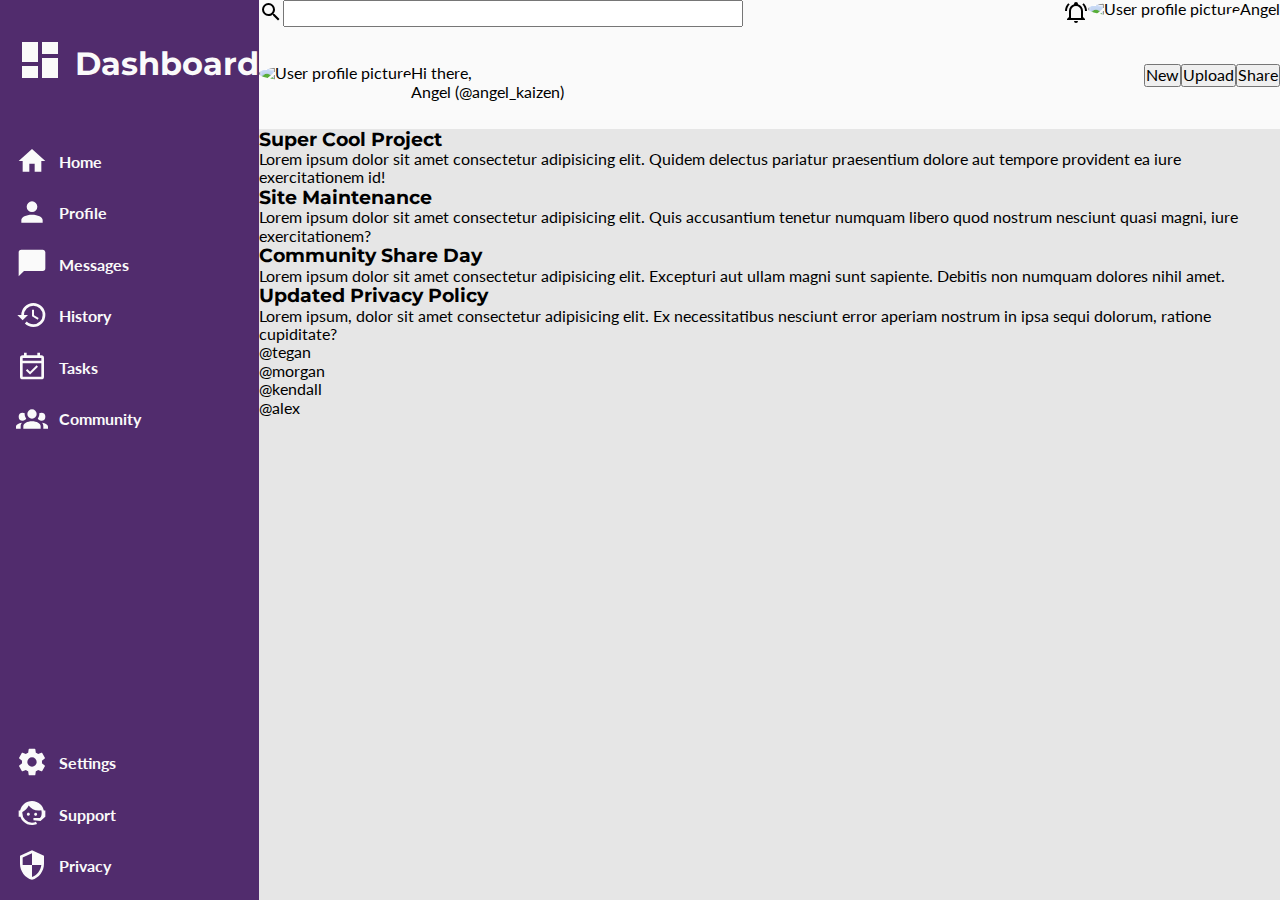
==== index.html @ 79f14743 "Implement basic header layout" ====
<!DOCTYPE html>
<html lang="en">
	<head>
		<meta charset="UTF-8" />
		<meta http-equiv="X-UA-Compatible" content="IE=edge" />
		<meta name="viewport" content="width=device-width, initial-scale=1.0" />
		<title>Admin Dashboard By Angel</title>
		<link rel="stylesheet" href="normalize.css" />
		<link rel="stylesheet" href="style.css" />
	</head>
	<body>
		<header class="header">
			<div class="top-header">
				<ul>
					<div class="top-header-left">
						<li>
							<label for="search">
								<svg style="width: 24px; height: 24px" viewBox="0 0 24 24">
									<path
										fill="currentColor"
										d="M9.5,3A6.5,6.5 0 0,1 16,9.5C16,11.11 15.41,12.59 14.44,13.73L14.71,14H15.5L20.5,19L19,20.5L14,15.5V14.71L13.73,14.44C12.59,15.41 11.11,16 9.5,16A6.5,6.5 0 0,1 3,9.5A6.5,6.5 0 0,1 9.5,3M9.5,5C7,5 5,7 5,9.5C5,12 7,14 9.5,14C12,14 14,12 14,9.5C14,7 12,5 9.5,5Z"
									/>
								</svg>
							</label>
							<input type="search" name="search" id="search" />
						</li>
					</div>

					<div class="top-header-right">
						<li>
							<svg style="width: 24px; height: 24px" viewBox="0 0 24 24">
								<path
									fill="currentColor"
									d="M10,21H14A2,2 0 0,1 12,23A2,2 0 0,1 10,21M21,19V20H3V19L5,17V11C5,7.9 7.03,5.17 10,4.29C10,4.19 10,4.1 10,4A2,2 0 0,1 12,2A2,2 0 0,1 14,4C14,4.1 14,4.19 14,4.29C16.97,5.17 19,7.9 19,11V17L21,19M17,11A5,5 0 0,0 12,6A5,5 0 0,0 7,11V18H17V11M19.75,3.19L18.33,4.61C20.04,6.3 21,8.6 21,11H23C23,8.07 21.84,5.25 19.75,3.19M1,11H3C3,8.6 3.96,6.3 5.67,4.61L4.25,3.19C2.16,5.25 1,8.07 1,11Z"
								/>
							</svg>
						</li>
						<li>
							<img
								src="https://images.freeimages.com/images/large-previews/023/geek-avatar-1632962.jpg"
								alt="User profile picture"
								class="profile-picture"
							/>
						</li>
						<li>Angel</li>
					</div>
				</ul>
			</div>
			<div class="bottom-header">
				<ul>
					<div class="user-info">
						<li>
							<img
								src="https://images.freeimages.com/images/large-previews/023/geek-avatar-1632962.jpg"
								alt="User profile picture"
								class="profile-picture"
							/>
						</li>
						<li>
							<div class="display-greeting">
								<p>Hi there,</p>
								<p>Angel (@angel_kaizen)</p>
							</div>
						</li>
					</div>
					<div class="buttons">
						<li>
							<button class="button">New</button>
						</li>
						<li>
							<button class="button">Upload</button>
						</li>
						<li>
							<button class="button">Share</button>
						</li>
					</div>
				</ul>
			</div>
		</header>
		<nav class="nav">
			<h1 class="logo">
				<span class="nav-icon">
					<svg viewBox="0 0 24 24">
						<path
							fill="currentColor"
							d="M13,3V9H21V3M13,21H21V11H13M3,21H11V15H3M3,13H11V3H3V13Z"
						/>
					</svg>
				</span>
				Dashboard
			</h1>
			<div class="main-links">
				<ul>
					<li class="nav-link">
						<span class="nav-icon">
							<svg viewBox="0 0 24 24">
								<path
									fill="currentColor"
									d="M10,20V14H14V20H19V12H22L12,3L2,12H5V20H10Z"
								/>
							</svg>
						</span>
						Home
					</li>
					<li class="nav-link">
						<span class="nav-icon">
							<svg viewBox="0 0 24 24">
								<path
									fill="currentColor"
									d="M12,4A4,4 0 0,1 16,8A4,4 0 0,1 12,12A4,4 0 0,1 8,8A4,4 0 0,1 12,4M12,14C16.42,14 20,15.79 20,18V20H4V18C4,15.79 7.58,14 12,14Z"
								/>
							</svg>
						</span>
						Profile
					</li>
					<li class="nav-link">
						<span class="nav-icon">
							<svg viewBox="0 0 24 24">
								<path
									fill="currentColor"
									d="M20,2H4A2,2 0 0,0 2,4V22L6,18H20A2,2 0 0,0 22,16V4C22,2.89 21.1,2 20,2Z"
								/>
							</svg>
						</span>
						Messages
					</li>
					<li class="nav-link">
						<span class="nav-icon">
							<svg viewBox="0 0 24 24">
								<path
									fill="currentColor"
									d="M13.5,8H12V13L16.28,15.54L17,14.33L13.5,12.25V8M13,3A9,9 0 0,0 4,12H1L4.96,16.03L9,12H6A7,7 0 0,1 13,5A7,7 0 0,1 20,12A7,7 0 0,1 13,19C11.07,19 9.32,18.21 8.06,16.94L6.64,18.36C8.27,20 10.5,21 13,21A9,9 0 0,0 22,12A9,9 0 0,0 13,3"
								/>
							</svg>
						</span>
						History
					</li>
					<li class="nav-link">
						<span class="nav-icon">
							<svg viewBox="0 0 24 24">
								<path
									fill="currentColor"
									d="M19,4H18V2H16V4H8V2H6V4H5A2,2 0 0,0 3,6V20A2,2 0 0,0 5,22H19A2,2 0 0,0 21,20V6A2,2 0 0,0 19,4M19,20H5V10H19V20M5,8V6H19V8H5M10.56,18.46L16.5,12.53L15.43,11.47L10.56,16.34L8.45,14.23L7.39,15.29L10.56,18.46Z"
								/>
							</svg>
						</span>
						Tasks
					</li>
					<li class="nav-link">
						<span class="nav-icon">
							<svg viewBox="0 0 24 24">
								<path
									fill="currentColor"
									d="M12,5.5A3.5,3.5 0 0,1 15.5,9A3.5,3.5 0 0,1 12,12.5A3.5,3.5 0 0,1 8.5,9A3.5,3.5 0 0,1 12,5.5M5,8C5.56,8 6.08,8.15 6.53,8.42C6.38,9.85 6.8,11.27 7.66,12.38C7.16,13.34 6.16,14 5,14A3,3 0 0,1 2,11A3,3 0 0,1 5,8M19,8A3,3 0 0,1 22,11A3,3 0 0,1 19,14C17.84,14 16.84,13.34 16.34,12.38C17.2,11.27 17.62,9.85 17.47,8.42C17.92,8.15 18.44,8 19,8M5.5,18.25C5.5,16.18 8.41,14.5 12,14.5C15.59,14.5 18.5,16.18 18.5,18.25V20H5.5V18.25M0,20V18.5C0,17.11 1.89,15.94 4.45,15.6C3.86,16.28 3.5,17.22 3.5,18.25V20H0M24,20H20.5V18.25C20.5,17.22 20.14,16.28 19.55,15.6C22.11,15.94 24,17.11 24,18.5V20Z"
								/>
							</svg>
						</span>
						Community
					</li>
				</ul>
			</div>
			<div class="additional-links">
				<ul>
					<li class="nav-link">
						<span class="nav-icon">
							<svg viewBox="0 0 24 24">
								<path
									fill="currentColor"
									d="M12,15.5A3.5,3.5 0 0,1 8.5,12A3.5,3.5 0 0,1 12,8.5A3.5,3.5 0 0,1 15.5,12A3.5,3.5 0 0,1 12,15.5M19.43,12.97C19.47,12.65 19.5,12.33 19.5,12C19.5,11.67 19.47,11.34 19.43,11L21.54,9.37C21.73,9.22 21.78,8.95 21.66,8.73L19.66,5.27C19.54,5.05 19.27,4.96 19.05,5.05L16.56,6.05C16.04,5.66 15.5,5.32 14.87,5.07L14.5,2.42C14.46,2.18 14.25,2 14,2H10C9.75,2 9.54,2.18 9.5,2.42L9.13,5.07C8.5,5.32 7.96,5.66 7.44,6.05L4.95,5.05C4.73,4.96 4.46,5.05 4.34,5.27L2.34,8.73C2.21,8.95 2.27,9.22 2.46,9.37L4.57,11C4.53,11.34 4.5,11.67 4.5,12C4.5,12.33 4.53,12.65 4.57,12.97L2.46,14.63C2.27,14.78 2.21,15.05 2.34,15.27L4.34,18.73C4.46,18.95 4.73,19.03 4.95,18.95L7.44,17.94C7.96,18.34 8.5,18.68 9.13,18.93L9.5,21.58C9.54,21.82 9.75,22 10,22H14C14.25,22 14.46,21.82 14.5,21.58L14.87,18.93C15.5,18.67 16.04,18.34 16.56,17.94L19.05,18.95C19.27,19.03 19.54,18.95 19.66,18.73L21.66,15.27C21.78,15.05 21.73,14.78 21.54,14.63L19.43,12.97Z"
								/>
							</svg>
						</span>
						Settings
					</li>
					<li class="nav-link">
						<span class="nav-icon">
							<svg viewBox="0 0 24 24">
								<path
									fill="currentColor"
									d="M18.72,14.76C19.07,13.91 19.26,13 19.26,12C19.26,11.28 19.15,10.59 18.96,9.95C18.31,10.1 17.63,10.18 16.92,10.18C13.86,10.18 11.15,8.67 9.5,6.34C8.61,8.5 6.91,10.26 4.77,11.22C4.73,11.47 4.73,11.74 4.73,12A7.27,7.27 0 0,0 12,19.27C13.05,19.27 14.06,19.04 14.97,18.63C15.54,19.72 15.8,20.26 15.78,20.26C14.14,20.81 12.87,21.08 12,21.08C9.58,21.08 7.27,20.13 5.57,18.42C4.53,17.38 3.76,16.11 3.33,14.73H2V10.18H3.09C3.93,6.04 7.6,2.92 12,2.92C14.4,2.92 16.71,3.87 18.42,5.58C19.69,6.84 20.54,8.45 20.89,10.18H22V14.67H22V14.69L22,14.73H21.94L18.38,18L13.08,17.4V15.73H17.91L18.72,14.76M9.27,11.77C9.57,11.77 9.86,11.89 10.07,12.11C10.28,12.32 10.4,12.61 10.4,12.91C10.4,13.21 10.28,13.5 10.07,13.71C9.86,13.92 9.57,14.04 9.27,14.04C8.64,14.04 8.13,13.54 8.13,12.91C8.13,12.28 8.64,11.77 9.27,11.77M14.72,11.77C15.35,11.77 15.85,12.28 15.85,12.91C15.85,13.54 15.35,14.04 14.72,14.04C14.09,14.04 13.58,13.54 13.58,12.91A1.14,1.14 0 0,1 14.72,11.77Z"
								/>
							</svg>
						</span>
						Support
					</li>
					<li class="nav-link">
						<span class="nav-icon">
							<svg viewBox="0 0 24 24">
								<path
									fill="currentColor"
									d="M12,12H19C18.47,16.11 15.72,19.78 12,20.92V12H5V6.3L12,3.19M12,1L3,5V11C3,16.55 6.84,21.73 12,23C17.16,21.73 21,16.55 21,11V5L12,1Z"
								/>
							</svg>
						</span>
						Privacy
					</li>
				</ul>
			</div>
		</nav>
		<main class="main">
			<div class="projects">
				<!-- <h2>Your Projects</h2> -->
				<div class="card">
					<h3>Super Cool Project</h3>
					<p>
						Lorem ipsum dolor sit amet consectetur adipisicing elit. Quidem
						delectus pariatur praesentium dolore aut tempore provident ea iure
						exercitationem id!
					</p>
					<ul>
						<li></li>
						<li></li>
						<li></li>
					</ul>
				</div>
				<!-- <div class="card">
					<h3>Less Cool Project</h3>
					<p>
						Reprehenderit expedita, totam corrupti sint esse aliquam quis
						impedit ut eos odio necessitatibus atque quidem aut, sunt quo
						provident. Neque?
					</p>
					<ul>
						<li></li>
						<li></li>
						<li></li>
					</ul>
				</div>
				<div class="card">
					<h3>Impossible App</h3>
					<p>
						Quaerat accusamus, nulla ratione, et earum quisquam qui dolorum,
						aliquid quo error ea soluta ad iusto quos aperiam sapiente ex.
					</p>
					<ul>
						<li></li>
						<li></li>
						<li></li>
					</ul>
				</div>
				<div class="card">
					<h3>Easy Peasy App</h3>
					<p>
						Error, modi ex porro repudiandae sapiente cum deserunt autem
						possimus animi enim iure, placeat pariatur soluta? Adipisci rerum
						magni itaque!
					</p>
					<ul>
						<li></li>
						<li></li>
						<li></li>
					</ul>
				</div>
				<div class="card">
					<h3>Ad Blocker</h3>
					<p>
						Aut libero, ex nemo dicta debitis dolores, quaerat nisi laboriosam
						ipsum nobis aliquid necessitatibus nulla esse mollitia perferendis
						voluptatem! Adipisci.
					</p>
					<ul>
						<li></li>
						<li></li>
						<li></li>
					</ul>
				</div>
				<div class="card">
					<h3>Money Maker</h3>
					<p>
						Aut libero, ex nemo dicta debitis dolores, quaerat nisi laboriosam
						ipsum nobis aliquid necessitatibus nulla esse mollitia perferendis
						voluptatem! Adipisci.
					</p>
					<ul>
						<li></li>
						<li></li>
						<li></li>
					</ul>
				</div> -->
			</div>
			<div class="announcements">
				<!-- <h2>Announcements</h2> -->
				<ul>
					<li>
						<h3>Site Maintenance</h3>
						<p>
							Lorem ipsum dolor sit amet consectetur adipisicing elit. Quis
							accusantium tenetur numquam libero quod nostrum nesciunt quasi
							magni, iure exercitationem?
						</p>
					</li>
					<li>
						<h3>Community Share Day</h3>
						<p>
							Lorem ipsum dolor sit amet consectetur adipisicing elit. Excepturi
							aut ullam magni sunt sapiente. Debitis non numquam dolores nihil
							amet.
						</p>
					</li>
					<li>
						<h3>Updated Privacy Policy</h3>
						Lorem ipsum, dolor sit amet consectetur adipisicing elit. Ex
						necessitatibus nesciunt error aperiam nostrum in ipsa sequi dolorum,
						ratione cupiditate?
					</li>
				</ul>
			</div>
			<div class="trending">
				<!-- <h2>Trending</h2> -->
				<ul>
					<li>@tegan</li>
					<li>@morgan</li>
					<li>@kendall</li>
					<li>@alex</li>
				</ul>
			</div>
		</main>
	</body>
</html>
---- style.css ----
@import url("https://fonts.googleapis.com/css2?family=Lato:wght@400;700&family=Montserrat:wght@400;500;700&display=swap");

/* Default */

*,
*::before,
*::after {
	margin: 0;
	padding: 0;
	box-sizing: border-box;
}

:root {
	--primary-color: hsl(274, 42%, 30%);
	--secondary-color: hsl(353, 93%, 63%);
	--cta-action-color: hsl(185, 100%, 42%);
	--bg-color-primary: hsl(0, 0%, 98%);
	--bg-color-secondary: hsl(0, 0%, 90%);
}

body {
	background-color: var(--bg-color-secondary);
	font-family: "Lato", sans-serif;
	height: 100vh;
	display: grid;
	grid-template-columns: 1fr 4fr;
	grid-template-rows: 1fr 6fr;
	grid-template-areas:
		"nav header"
		"nav main";
}

h1,
h2,
h3,
h4 {
	font-family: "Montserrat", sans-serif;
}

ul li {
	list-style-type: none;
}

.profile-picture {
	border-radius: 50%;
	width: 3rem;
}

/* Nav */

.nav {
	background-color: var(--primary-color);
	color: var(--bg-color-primary);
	grid-area: nav;
	display: grid;
	grid-template-rows: 1fr 3fr 3fr;
}

.logo {
	display: flex;
	align-items: center;
	margin-left: 1rem;
}

.main-links,
.additional-links {
	margin-left: 1rem;
}

.nav-link {
	display: flex;
	align-items: center;
	margin: 1rem 0;
	font-weight: bold;
}

.nav > .additional-links {
	align-self: end;
}

.nav .nav-icon svg {
	width: 2rem;
	margin-right: 0.7rem;
}

.nav .logo svg {
	width: 3rem;
	height: auto;
}

/* Nav Pseudo Classes */

.nav svg:hover,
.nav .logo:hover,
.nav-link:hover {
	cursor: pointer;
	color: var(--bg-color-secondary);
}

/* Header */

.header {
	background-color: var(--bg-color-primary);
	grid-area: header;
	display: grid;
	grid-template-columns: 3fr 1fr;
	grid-template-rows: 1fr 1fr;
	grid-template-areas:
		"top-header top-header"
		"bottom-header bottom-header";
}

.top-header {
	grid-area: top-header;
}

.top-header > ul {
	display: grid;
	grid-template-columns: 3fr 1fr;
}

.top-header-left li {
	display: flex;
}

.top-header-left #search {
	flex: 0 1 60%;
	outline: none;
}

.top-header-right {
	justify-self: end;
	display: flex;
}

/* *************** */

.bottom-header {
	grid-area: bottom-header;
}

.bottom-header ul {
	grid-template-columns: 3fr 1fr;
	display: grid;
}

.user-info {
	display: flex;
}

.buttons {
	justify-self: end;
	display: flex;
}

/* Main */

.main {
	grid-area: main;
}
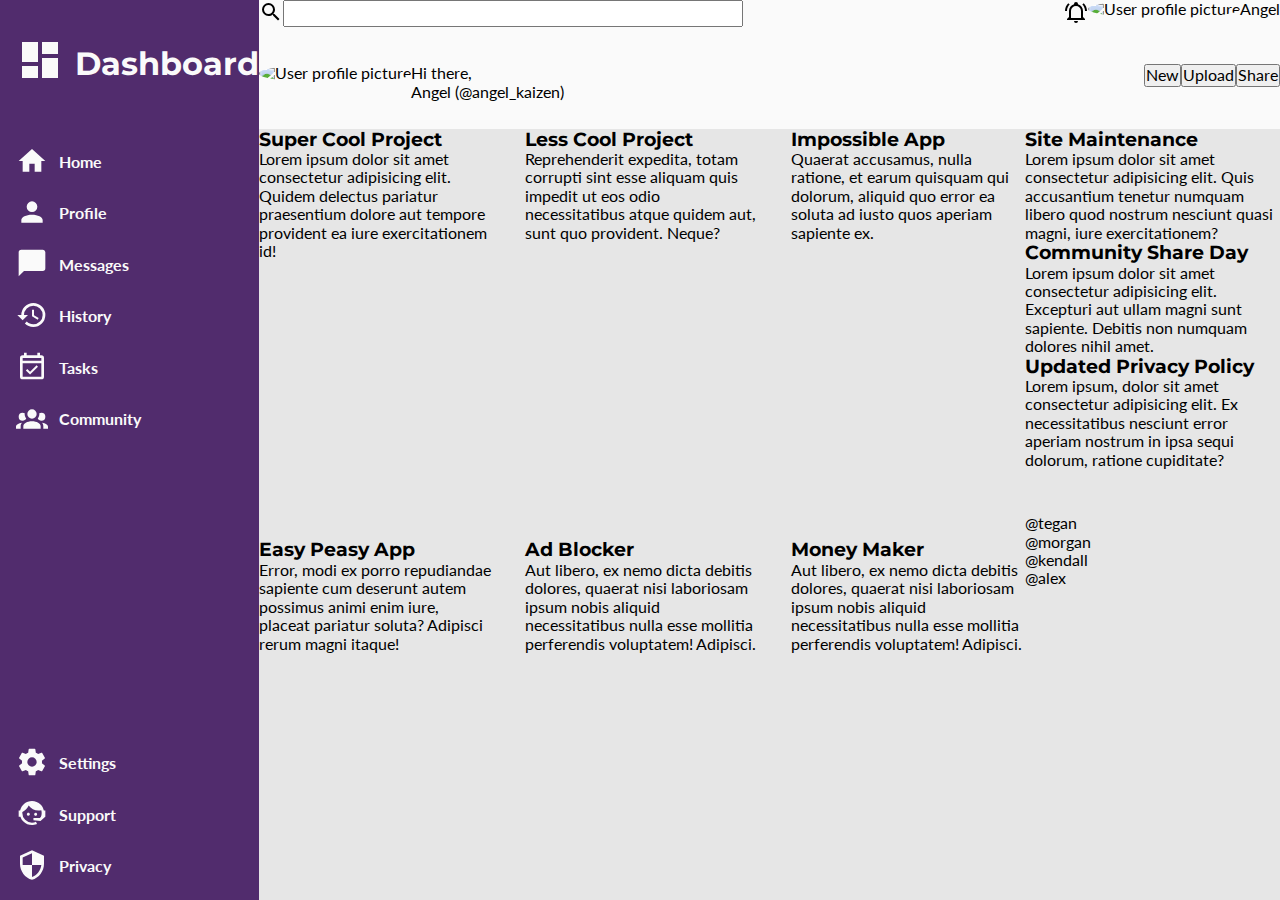
==== commit 45d40953: "Add basic layout for main content" ====
--- a/index.html
+++ b/index.html
@@ -213,7 +213,7 @@
 						<li></li>
 					</ul>
 				</div>
-				<!-- <div class="card">
+				<div class="card">
 					<h3>Less Cool Project</h3>
 					<p>
 						Reprehenderit expedita, totam corrupti sint esse aliquam quis
@@ -276,7 +276,7 @@
 						<li></li>
 						<li></li>
 					</ul>
-				</div> -->
+				</div>
 			</div>
 			<div class="announcements">
 				<!-- <h2>Announcements</h2> -->
--- a/style.css
+++ b/style.css
@@ -157,4 +157,25 @@
 
 .main {
 	grid-area: main;
+	display: grid;
+	grid-template-columns: 3fr 1fr;
+	grid-template-rows: 1fr 1fr;
+	grid-template-areas:
+		"projects announcements"
+		"projects trending";
 }
+
+.projects {
+	grid-area: projects;
+	display: grid;
+	gap: 2rem;
+	grid-template-columns: repeat(auto-fit, minmax(200px, 1fr));
+}
+
+.announcements {
+	grid-area: announcements;
+}
+
+.trending {
+	grid-area: trending;
+}
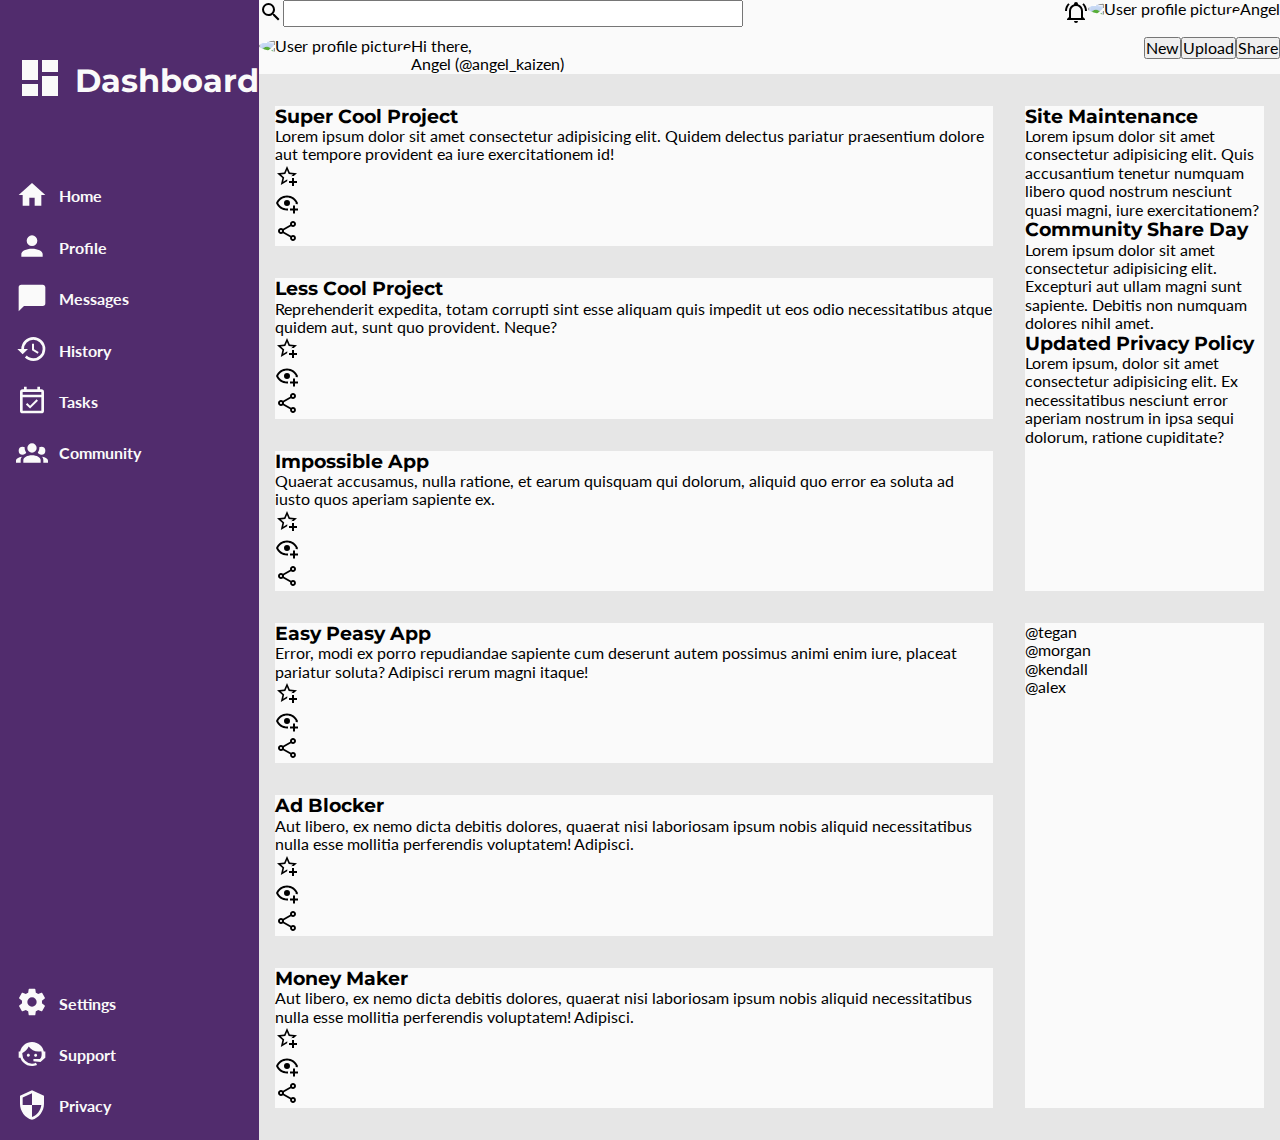
==== commit 391db3ad: "Add margins and gaps for main content and cards" ====
--- a/index.html
+++ b/index.html
@@ -207,10 +207,31 @@
 						delectus pariatur praesentium dolore aut tempore provident ea iure
 						exercitationem id!
 					</p>
-					<ul>
-						<li></li>
-						<li></li>
-						<li></li>
+					<ul class="cardBtns">
+						<li class="favoriteBtn">
+							<svg style="width: 24px; height: 24px" viewBox="0 0 24 24">
+								<path
+									fill="currentColor"
+									d="M5.8 21L7.4 14L2 9.2L9.2 8.6L12 2L14.8 8.6L22 9.2L18.8 12H18C17.3 12 16.6 12.1 15.9 12.4L18.1 10.5L13.7 10.1L12 6.1L10.3 10.1L5.9 10.5L9.2 13.4L8.2 17.7L12 15.4L12.5 15.7C12.3 16.2 12.1 16.8 12.1 17.3L5.8 21M17 14V17H14V19H17V22H19V19H22V17H19V14H17Z"
+								/>
+							</svg>
+						</li>
+						<li class="watchBtn">
+							<svg style="width: 24px; height: 24px" viewBox="0 0 24 24">
+								<path
+									fill="currentColor"
+									d="M12,4.5C7,4.5 2.73,7.61 1,12C2.73,16.39 7,19.5 12,19.5C12.36,19.5 12.72,19.5 13.08,19.45C13.03,19.13 13,18.82 13,18.5C13,18.14 13.04,17.78 13.1,17.42C12.74,17.46 12.37,17.5 12,17.5C8.24,17.5 4.83,15.36 3.18,12C4.83,8.64 8.24,6.5 12,6.5C15.76,6.5 19.17,8.64 20.82,12C20.7,12.24 20.56,12.45 20.43,12.68C21.09,12.84 21.72,13.11 22.29,13.5C22.56,13 22.8,12.5 23,12C21.27,7.61 17,4.5 12,4.5M12,9A3,3 0 0,0 9,12A3,3 0 0,0 12,15A3,3 0 0,0 15,12A3,3 0 0,0 12,9M18,14.5V17.5H15V19.5H18V22.5H20V19.5H23V17.5H20V14.5H18Z"
+								/>
+							</svg>
+						</li>
+						<li class="shareBtn">
+							<svg style="width: 24px; height: 24px" viewBox="0 0 24 24">
+								<path
+									fill="currentColor"
+									d="M18 16.08C17.24 16.08 16.56 16.38 16.04 16.85L8.91 12.7C8.96 12.47 9 12.24 9 12S8.96 11.53 8.91 11.3L15.96 7.19C16.5 7.69 17.21 8 18 8C19.66 8 21 6.66 21 5S19.66 2 18 2 15 3.34 15 5C15 5.24 15.04 5.47 15.09 5.7L8.04 9.81C7.5 9.31 6.79 9 6 9C4.34 9 3 10.34 3 12S4.34 15 6 15C6.79 15 7.5 14.69 8.04 14.19L15.16 18.34C15.11 18.55 15.08 18.77 15.08 19C15.08 20.61 16.39 21.91 18 21.91S20.92 20.61 20.92 19C20.92 17.39 19.61 16.08 18 16.08M18 4C18.55 4 19 4.45 19 5S18.55 6 18 6 17 5.55 17 5 17.45 4 18 4M6 13C5.45 13 5 12.55 5 12S5.45 11 6 11 7 11.45 7 12 6.55 13 6 13M18 20C17.45 20 17 19.55 17 19S17.45 18 18 18 19 18.45 19 19 18.55 20 18 20Z"
+								/>
+							</svg>
+						</li>
 					</ul>
 				</div>
 				<div class="card">
@@ -220,10 +241,31 @@
 						impedit ut eos odio necessitatibus atque quidem aut, sunt quo
 						provident. Neque?
 					</p>
-					<ul>
-						<li></li>
-						<li></li>
-						<li></li>
+					<ul class="cardBtns">
+						<li class="favoriteBtn">
+							<svg style="width: 24px; height: 24px" viewBox="0 0 24 24">
+								<path
+									fill="currentColor"
+									d="M5.8 21L7.4 14L2 9.2L9.2 8.6L12 2L14.8 8.6L22 9.2L18.8 12H18C17.3 12 16.6 12.1 15.9 12.4L18.1 10.5L13.7 10.1L12 6.1L10.3 10.1L5.9 10.5L9.2 13.4L8.2 17.7L12 15.4L12.5 15.7C12.3 16.2 12.1 16.8 12.1 17.3L5.8 21M17 14V17H14V19H17V22H19V19H22V17H19V14H17Z"
+								/>
+							</svg>
+						</li>
+						<li class="watchBtn">
+							<svg style="width: 24px; height: 24px" viewBox="0 0 24 24">
+								<path
+									fill="currentColor"
+									d="M12,4.5C7,4.5 2.73,7.61 1,12C2.73,16.39 7,19.5 12,19.5C12.36,19.5 12.72,19.5 13.08,19.45C13.03,19.13 13,18.82 13,18.5C13,18.14 13.04,17.78 13.1,17.42C12.74,17.46 12.37,17.5 12,17.5C8.24,17.5 4.83,15.36 3.18,12C4.83,8.64 8.24,6.5 12,6.5C15.76,6.5 19.17,8.64 20.82,12C20.7,12.24 20.56,12.45 20.43,12.68C21.09,12.84 21.72,13.11 22.29,13.5C22.56,13 22.8,12.5 23,12C21.27,7.61 17,4.5 12,4.5M12,9A3,3 0 0,0 9,12A3,3 0 0,0 12,15A3,3 0 0,0 15,12A3,3 0 0,0 12,9M18,14.5V17.5H15V19.5H18V22.5H20V19.5H23V17.5H20V14.5H18Z"
+								/>
+							</svg>
+						</li>
+						<li class="shareBtn">
+							<svg style="width: 24px; height: 24px" viewBox="0 0 24 24">
+								<path
+									fill="currentColor"
+									d="M18 16.08C17.24 16.08 16.56 16.38 16.04 16.85L8.91 12.7C8.96 12.47 9 12.24 9 12S8.96 11.53 8.91 11.3L15.96 7.19C16.5 7.69 17.21 8 18 8C19.66 8 21 6.66 21 5S19.66 2 18 2 15 3.34 15 5C15 5.24 15.04 5.47 15.09 5.7L8.04 9.81C7.5 9.31 6.79 9 6 9C4.34 9 3 10.34 3 12S4.34 15 6 15C6.79 15 7.5 14.69 8.04 14.19L15.16 18.34C15.11 18.55 15.08 18.77 15.08 19C15.08 20.61 16.39 21.91 18 21.91S20.92 20.61 20.92 19C20.92 17.39 19.61 16.08 18 16.08M18 4C18.55 4 19 4.45 19 5S18.55 6 18 6 17 5.55 17 5 17.45 4 18 4M6 13C5.45 13 5 12.55 5 12S5.45 11 6 11 7 11.45 7 12 6.55 13 6 13M18 20C17.45 20 17 19.55 17 19S17.45 18 18 18 19 18.45 19 19 18.55 20 18 20Z"
+								/>
+							</svg>
+						</li>
 					</ul>
 				</div>
 				<div class="card">
@@ -232,10 +274,31 @@
 						Quaerat accusamus, nulla ratione, et earum quisquam qui dolorum,
 						aliquid quo error ea soluta ad iusto quos aperiam sapiente ex.
 					</p>
-					<ul>
-						<li></li>
-						<li></li>
-						<li></li>
+					<ul class="cardBtns">
+						<li class="favoriteBtn">
+							<svg style="width: 24px; height: 24px" viewBox="0 0 24 24">
+								<path
+									fill="currentColor"
+									d="M5.8 21L7.4 14L2 9.2L9.2 8.6L12 2L14.8 8.6L22 9.2L18.8 12H18C17.3 12 16.6 12.1 15.9 12.4L18.1 10.5L13.7 10.1L12 6.1L10.3 10.1L5.9 10.5L9.2 13.4L8.2 17.7L12 15.4L12.5 15.7C12.3 16.2 12.1 16.8 12.1 17.3L5.8 21M17 14V17H14V19H17V22H19V19H22V17H19V14H17Z"
+								/>
+							</svg>
+						</li>
+						<li class="watchBtn">
+							<svg style="width: 24px; height: 24px" viewBox="0 0 24 24">
+								<path
+									fill="currentColor"
+									d="M12,4.5C7,4.5 2.73,7.61 1,12C2.73,16.39 7,19.5 12,19.5C12.36,19.5 12.72,19.5 13.08,19.45C13.03,19.13 13,18.82 13,18.5C13,18.14 13.04,17.78 13.1,17.42C12.74,17.46 12.37,17.5 12,17.5C8.24,17.5 4.83,15.36 3.18,12C4.83,8.64 8.24,6.5 12,6.5C15.76,6.5 19.17,8.64 20.82,12C20.7,12.24 20.56,12.45 20.43,12.68C21.09,12.84 21.72,13.11 22.29,13.5C22.56,13 22.8,12.5 23,12C21.27,7.61 17,4.5 12,4.5M12,9A3,3 0 0,0 9,12A3,3 0 0,0 12,15A3,3 0 0,0 15,12A3,3 0 0,0 12,9M18,14.5V17.5H15V19.5H18V22.5H20V19.5H23V17.5H20V14.5H18Z"
+								/>
+							</svg>
+						</li>
+						<li class="shareBtn">
+							<svg style="width: 24px; height: 24px" viewBox="0 0 24 24">
+								<path
+									fill="currentColor"
+									d="M18 16.08C17.24 16.08 16.56 16.38 16.04 16.85L8.91 12.7C8.96 12.47 9 12.24 9 12S8.96 11.53 8.91 11.3L15.96 7.19C16.5 7.69 17.21 8 18 8C19.66 8 21 6.66 21 5S19.66 2 18 2 15 3.34 15 5C15 5.24 15.04 5.47 15.09 5.7L8.04 9.81C7.5 9.31 6.79 9 6 9C4.34 9 3 10.34 3 12S4.34 15 6 15C6.79 15 7.5 14.69 8.04 14.19L15.16 18.34C15.11 18.55 15.08 18.77 15.08 19C15.08 20.61 16.39 21.91 18 21.91S20.92 20.61 20.92 19C20.92 17.39 19.61 16.08 18 16.08M18 4C18.55 4 19 4.45 19 5S18.55 6 18 6 17 5.55 17 5 17.45 4 18 4M6 13C5.45 13 5 12.55 5 12S5.45 11 6 11 7 11.45 7 12 6.55 13 6 13M18 20C17.45 20 17 19.55 17 19S17.45 18 18 18 19 18.45 19 19 18.55 20 18 20Z"
+								/>
+							</svg>
+						</li>
 					</ul>
 				</div>
 				<div class="card">
@@ -245,10 +308,31 @@
 						possimus animi enim iure, placeat pariatur soluta? Adipisci rerum
 						magni itaque!
 					</p>
-					<ul>
-						<li></li>
-						<li></li>
-						<li></li>
+					<ul class="cardBtns">
+						<li class="favoriteBtn">
+							<svg style="width: 24px; height: 24px" viewBox="0 0 24 24">
+								<path
+									fill="currentColor"
+									d="M5.8 21L7.4 14L2 9.2L9.2 8.6L12 2L14.8 8.6L22 9.2L18.8 12H18C17.3 12 16.6 12.1 15.9 12.4L18.1 10.5L13.7 10.1L12 6.1L10.3 10.1L5.9 10.5L9.2 13.4L8.2 17.7L12 15.4L12.5 15.7C12.3 16.2 12.1 16.8 12.1 17.3L5.8 21M17 14V17H14V19H17V22H19V19H22V17H19V14H17Z"
+								/>
+							</svg>
+						</li>
+						<li class="watchBtn">
+							<svg style="width: 24px; height: 24px" viewBox="0 0 24 24">
+								<path
+									fill="currentColor"
+									d="M12,4.5C7,4.5 2.73,7.61 1,12C2.73,16.39 7,19.5 12,19.5C12.36,19.5 12.72,19.5 13.08,19.45C13.03,19.13 13,18.82 13,18.5C13,18.14 13.04,17.78 13.1,17.42C12.74,17.46 12.37,17.5 12,17.5C8.24,17.5 4.83,15.36 3.18,12C4.83,8.64 8.24,6.5 12,6.5C15.76,6.5 19.17,8.64 20.82,12C20.7,12.24 20.56,12.45 20.43,12.68C21.09,12.84 21.72,13.11 22.29,13.5C22.56,13 22.8,12.5 23,12C21.27,7.61 17,4.5 12,4.5M12,9A3,3 0 0,0 9,12A3,3 0 0,0 12,15A3,3 0 0,0 15,12A3,3 0 0,0 12,9M18,14.5V17.5H15V19.5H18V22.5H20V19.5H23V17.5H20V14.5H18Z"
+								/>
+							</svg>
+						</li>
+						<li class="shareBtn">
+							<svg style="width: 24px; height: 24px" viewBox="0 0 24 24">
+								<path
+									fill="currentColor"
+									d="M18 16.08C17.24 16.08 16.56 16.38 16.04 16.85L8.91 12.7C8.96 12.47 9 12.24 9 12S8.96 11.53 8.91 11.3L15.96 7.19C16.5 7.69 17.21 8 18 8C19.66 8 21 6.66 21 5S19.66 2 18 2 15 3.34 15 5C15 5.24 15.04 5.47 15.09 5.7L8.04 9.81C7.5 9.31 6.79 9 6 9C4.34 9 3 10.34 3 12S4.34 15 6 15C6.79 15 7.5 14.69 8.04 14.19L15.16 18.34C15.11 18.55 15.08 18.77 15.08 19C15.08 20.61 16.39 21.91 18 21.91S20.92 20.61 20.92 19C20.92 17.39 19.61 16.08 18 16.08M18 4C18.55 4 19 4.45 19 5S18.55 6 18 6 17 5.55 17 5 17.45 4 18 4M6 13C5.45 13 5 12.55 5 12S5.45 11 6 11 7 11.45 7 12 6.55 13 6 13M18 20C17.45 20 17 19.55 17 19S17.45 18 18 18 19 18.45 19 19 18.55 20 18 20Z"
+								/>
+							</svg>
+						</li>
 					</ul>
 				</div>
 				<div class="card">
@@ -258,10 +342,31 @@
 						ipsum nobis aliquid necessitatibus nulla esse mollitia perferendis
 						voluptatem! Adipisci.
 					</p>
-					<ul>
-						<li></li>
-						<li></li>
-						<li></li>
+					<ul class="cardBtns">
+						<li class="favoriteBtn">
+							<svg style="width: 24px; height: 24px" viewBox="0 0 24 24">
+								<path
+									fill="currentColor"
+									d="M5.8 21L7.4 14L2 9.2L9.2 8.6L12 2L14.8 8.6L22 9.2L18.8 12H18C17.3 12 16.6 12.1 15.9 12.4L18.1 10.5L13.7 10.1L12 6.1L10.3 10.1L5.9 10.5L9.2 13.4L8.2 17.7L12 15.4L12.5 15.7C12.3 16.2 12.1 16.8 12.1 17.3L5.8 21M17 14V17H14V19H17V22H19V19H22V17H19V14H17Z"
+								/>
+							</svg>
+						</li>
+						<li class="watchBtn">
+							<svg style="width: 24px; height: 24px" viewBox="0 0 24 24">
+								<path
+									fill="currentColor"
+									d="M12,4.5C7,4.5 2.73,7.61 1,12C2.73,16.39 7,19.5 12,19.5C12.36,19.5 12.72,19.5 13.08,19.45C13.03,19.13 13,18.82 13,18.5C13,18.14 13.04,17.78 13.1,17.42C12.74,17.46 12.37,17.5 12,17.5C8.24,17.5 4.83,15.36 3.18,12C4.83,8.64 8.24,6.5 12,6.5C15.76,6.5 19.17,8.64 20.82,12C20.7,12.24 20.56,12.45 20.43,12.68C21.09,12.84 21.72,13.11 22.29,13.5C22.56,13 22.8,12.5 23,12C21.27,7.61 17,4.5 12,4.5M12,9A3,3 0 0,0 9,12A3,3 0 0,0 12,15A3,3 0 0,0 15,12A3,3 0 0,0 12,9M18,14.5V17.5H15V19.5H18V22.5H20V19.5H23V17.5H20V14.5H18Z"
+								/>
+							</svg>
+						</li>
+						<li class="shareBtn">
+							<svg style="width: 24px; height: 24px" viewBox="0 0 24 24">
+								<path
+									fill="currentColor"
+									d="M18 16.08C17.24 16.08 16.56 16.38 16.04 16.85L8.91 12.7C8.96 12.47 9 12.24 9 12S8.96 11.53 8.91 11.3L15.96 7.19C16.5 7.69 17.21 8 18 8C19.66 8 21 6.66 21 5S19.66 2 18 2 15 3.34 15 5C15 5.24 15.04 5.47 15.09 5.7L8.04 9.81C7.5 9.31 6.79 9 6 9C4.34 9 3 10.34 3 12S4.34 15 6 15C6.79 15 7.5 14.69 8.04 14.19L15.16 18.34C15.11 18.55 15.08 18.77 15.08 19C15.08 20.61 16.39 21.91 18 21.91S20.92 20.61 20.92 19C20.92 17.39 19.61 16.08 18 16.08M18 4C18.55 4 19 4.45 19 5S18.55 6 18 6 17 5.55 17 5 17.45 4 18 4M6 13C5.45 13 5 12.55 5 12S5.45 11 6 11 7 11.45 7 12 6.55 13 6 13M18 20C17.45 20 17 19.55 17 19S17.45 18 18 18 19 18.45 19 19 18.55 20 18 20Z"
+								/>
+							</svg>
+						</li>
 					</ul>
 				</div>
 				<div class="card">
@@ -271,10 +376,31 @@
 						ipsum nobis aliquid necessitatibus nulla esse mollitia perferendis
 						voluptatem! Adipisci.
 					</p>
-					<ul>
-						<li></li>
-						<li></li>
-						<li></li>
+					<ul class="cardBtns">
+						<li class="favoriteBtn">
+							<svg style="width: 24px; height: 24px" viewBox="0 0 24 24">
+								<path
+									fill="currentColor"
+									d="M5.8 21L7.4 14L2 9.2L9.2 8.6L12 2L14.8 8.6L22 9.2L18.8 12H18C17.3 12 16.6 12.1 15.9 12.4L18.1 10.5L13.7 10.1L12 6.1L10.3 10.1L5.9 10.5L9.2 13.4L8.2 17.7L12 15.4L12.5 15.7C12.3 16.2 12.1 16.8 12.1 17.3L5.8 21M17 14V17H14V19H17V22H19V19H22V17H19V14H17Z"
+								/>
+							</svg>
+						</li>
+						<li class="watchBtn">
+							<svg style="width: 24px; height: 24px" viewBox="0 0 24 24">
+								<path
+									fill="currentColor"
+									d="M12,4.5C7,4.5 2.73,7.61 1,12C2.73,16.39 7,19.5 12,19.5C12.36,19.5 12.72,19.5 13.08,19.45C13.03,19.13 13,18.82 13,18.5C13,18.14 13.04,17.78 13.1,17.42C12.74,17.46 12.37,17.5 12,17.5C8.24,17.5 4.83,15.36 3.18,12C4.83,8.64 8.24,6.5 12,6.5C15.76,6.5 19.17,8.64 20.82,12C20.7,12.24 20.56,12.45 20.43,12.68C21.09,12.84 21.72,13.11 22.29,13.5C22.56,13 22.8,12.5 23,12C21.27,7.61 17,4.5 12,4.5M12,9A3,3 0 0,0 9,12A3,3 0 0,0 12,15A3,3 0 0,0 15,12A3,3 0 0,0 12,9M18,14.5V17.5H15V19.5H18V22.5H20V19.5H23V17.5H20V14.5H18Z"
+								/>
+							</svg>
+						</li>
+						<li class="shareBtn">
+							<svg style="width: 24px; height: 24px" viewBox="0 0 24 24">
+								<path
+									fill="currentColor"
+									d="M18 16.08C17.24 16.08 16.56 16.38 16.04 16.85L8.91 12.7C8.96 12.47 9 12.24 9 12S8.96 11.53 8.91 11.3L15.96 7.19C16.5 7.69 17.21 8 18 8C19.66 8 21 6.66 21 5S19.66 2 18 2 15 3.34 15 5C15 5.24 15.04 5.47 15.09 5.7L8.04 9.81C7.5 9.31 6.79 9 6 9C4.34 9 3 10.34 3 12S4.34 15 6 15C6.79 15 7.5 14.69 8.04 14.19L15.16 18.34C15.11 18.55 15.08 18.77 15.08 19C15.08 20.61 16.39 21.91 18 21.91S20.92 20.61 20.92 19C20.92 17.39 19.61 16.08 18 16.08M18 4C18.55 4 19 4.45 19 5S18.55 6 18 6 17 5.55 17 5 17.45 4 18 4M6 13C5.45 13 5 12.55 5 12S5.45 11 6 11 7 11.45 7 12 6.55 13 6 13M18 20C17.45 20 17 19.55 17 19S17.45 18 18 18 19 18.45 19 19 18.55 20 18 20Z"
+								/>
+							</svg>
+						</li>
 					</ul>
 				</div>
 			</div>
--- a/style.css
+++ b/style.css
@@ -158,6 +158,8 @@
 .main {
 	grid-area: main;
 	display: grid;
+	gap: 2rem;
+	margin: 2rem 1rem;
 	grid-template-columns: 3fr 1fr;
 	grid-template-rows: 1fr 1fr;
 	grid-template-areas:
@@ -169,13 +171,21 @@
 	grid-area: projects;
 	display: grid;
 	gap: 2rem;
-	grid-template-columns: repeat(auto-fit, minmax(200px, 1fr));
+	grid-template-columns: repeat(auto-fit, minmax(350px, 1fr));
+}
+
+/* Cards */
+
+.card {
+	background-color: var(--bg-color-primary);
 }
 
 .announcements {
 	grid-area: announcements;
+	background-color: var(--bg-color-primary);
 }
 
 .trending {
 	grid-area: trending;
+	background-color: var(--bg-color-primary);
 }
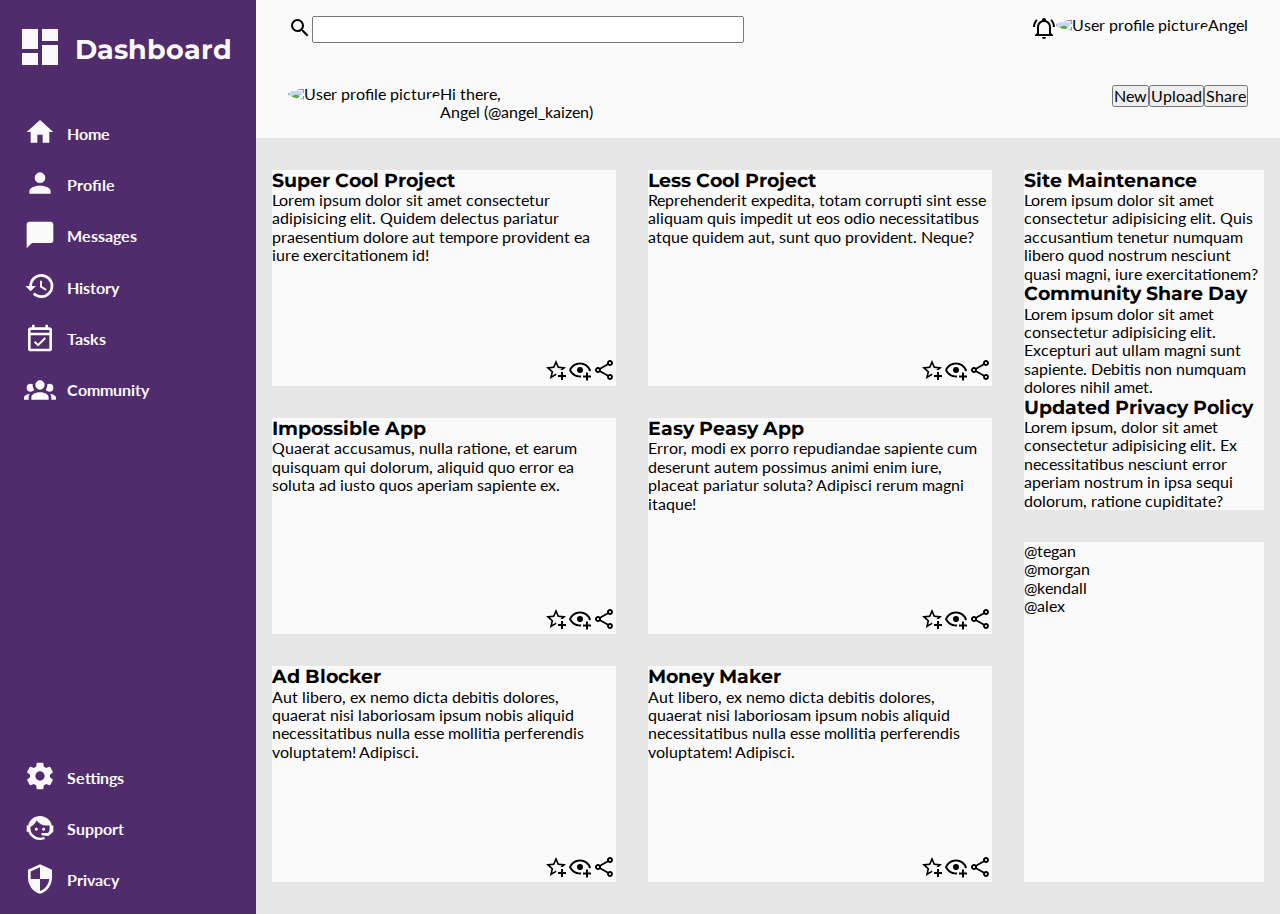
==== commit 51f4f296: "Fix nav logo from weird resizing" ====
--- a/index.html
+++ b/index.html
@@ -89,7 +89,7 @@
 				</span>
 				Dashboard
 			</h1>
-			<div class="main-links">
+			<div class="nav-links">
 				<ul>
 					<li class="nav-link">
 						<span class="nav-icon">
@@ -158,8 +158,6 @@
 						Community
 					</li>
 				</ul>
-			</div>
-			<div class="additional-links">
 				<ul>
 					<li class="nav-link">
 						<span class="nav-icon">
@@ -201,13 +199,51 @@
 			<div class="projects">
 				<!-- <h2>Your Projects</h2> -->
 				<div class="card">
-					<h3>Super Cool Project</h3>
-					<p>
-						Lorem ipsum dolor sit amet consectetur adipisicing elit. Quidem
-						delectus pariatur praesentium dolore aut tempore provident ea iure
-						exercitationem id!
-					</p>
-					<ul class="cardBtns">
+					<div class="card-content">
+						<h3>Super Cool Project</h3>
+						<p>
+							Lorem ipsum dolor sit amet consectetur adipisicing elit. Quidem
+							delectus pariatur praesentium dolore aut tempore provident ea iure
+							exercitationem id!
+						</p>
+					</div>
+					<ul class="card-btns">
+						<li class="favorite-btn">
+							<svg style="width: 24px; height: 24px" viewBox="0 0 24 24">
+								<path
+									fill="currentColor"
+									d="M5.8 21L7.4 14L2 9.2L9.2 8.6L12 2L14.8 8.6L22 9.2L18.8 12H18C17.3 12 16.6 12.1 15.9 12.4L18.1 10.5L13.7 10.1L12 6.1L10.3 10.1L5.9 10.5L9.2 13.4L8.2 17.7L12 15.4L12.5 15.7C12.3 16.2 12.1 16.8 12.1 17.3L5.8 21M17 14V17H14V19H17V22H19V19H22V17H19V14H17Z"
+								/>
+							</svg>
+						</li>
+						<li class="watchBtn">
+							<svg style="width: 24px; height: 24px" viewBox="0 0 24 24">
+								<path
+									fill="currentColor"
+									d="M12,4.5C7,4.5 2.73,7.61 1,12C2.73,16.39 7,19.5 12,19.5C12.36,19.5 12.72,19.5 13.08,19.45C13.03,19.13 13,18.82 13,18.5C13,18.14 13.04,17.78 13.1,17.42C12.74,17.46 12.37,17.5 12,17.5C8.24,17.5 4.83,15.36 3.18,12C4.83,8.64 8.24,6.5 12,6.5C15.76,6.5 19.17,8.64 20.82,12C20.7,12.24 20.56,12.45 20.43,12.68C21.09,12.84 21.72,13.11 22.29,13.5C22.56,13 22.8,12.5 23,12C21.27,7.61 17,4.5 12,4.5M12,9A3,3 0 0,0 9,12A3,3 0 0,0 12,15A3,3 0 0,0 15,12A3,3 0 0,0 12,9M18,14.5V17.5H15V19.5H18V22.5H20V19.5H23V17.5H20V14.5H18Z"
+								/>
+							</svg>
+						</li>
+						<li class="shareBtn">
+							<svg style="width: 24px; height: 24px" viewBox="0 0 24 24">
+								<path
+									fill="currentColor"
+									d="M18 16.08C17.24 16.08 16.56 16.38 16.04 16.85L8.91 12.7C8.96 12.47 9 12.24 9 12S8.96 11.53 8.91 11.3L15.96 7.19C16.5 7.69 17.21 8 18 8C19.66 8 21 6.66 21 5S19.66 2 18 2 15 3.34 15 5C15 5.24 15.04 5.47 15.09 5.7L8.04 9.81C7.5 9.31 6.79 9 6 9C4.34 9 3 10.34 3 12S4.34 15 6 15C6.79 15 7.5 14.69 8.04 14.19L15.16 18.34C15.11 18.55 15.08 18.77 15.08 19C15.08 20.61 16.39 21.91 18 21.91S20.92 20.61 20.92 19C20.92 17.39 19.61 16.08 18 16.08M18 4C18.55 4 19 4.45 19 5S18.55 6 18 6 17 5.55 17 5 17.45 4 18 4M6 13C5.45 13 5 12.55 5 12S5.45 11 6 11 7 11.45 7 12 6.55 13 6 13M18 20C17.45 20 17 19.55 17 19S17.45 18 18 18 19 18.45 19 19 18.55 20 18 20Z"
+								/>
+							</svg>
+						</li>
+					</ul>
+				</div>
+				<div class="card">
+					<div class="card-content">
+						<h3>Less Cool Project</h3>
+						<p>
+							Reprehenderit expedita, totam corrupti sint esse aliquam quis
+							impedit ut eos odio necessitatibus atque quidem aut, sunt quo
+							provident. Neque?
+						</p>
+					</div>
+					<ul class="card-btns">
 						<li class="favoriteBtn">
 							<svg style="width: 24px; height: 24px" viewBox="0 0 24 24">
 								<path
@@ -235,149 +271,123 @@
 					</ul>
 				</div>
 				<div class="card">
-					<h3>Less Cool Project</h3>
-					<p>
-						Reprehenderit expedita, totam corrupti sint esse aliquam quis
-						impedit ut eos odio necessitatibus atque quidem aut, sunt quo
-						provident. Neque?
-					</p>
-					<ul class="cardBtns">
-						<li class="favoriteBtn">
-							<svg style="width: 24px; height: 24px" viewBox="0 0 24 24">
-								<path
-									fill="currentColor"
-									d="M5.8 21L7.4 14L2 9.2L9.2 8.6L12 2L14.8 8.6L22 9.2L18.8 12H18C17.3 12 16.6 12.1 15.9 12.4L18.1 10.5L13.7 10.1L12 6.1L10.3 10.1L5.9 10.5L9.2 13.4L8.2 17.7L12 15.4L12.5 15.7C12.3 16.2 12.1 16.8 12.1 17.3L5.8 21M17 14V17H14V19H17V22H19V19H22V17H19V14H17Z"
-								/>
-							</svg>
-						</li>
-						<li class="watchBtn">
-							<svg style="width: 24px; height: 24px" viewBox="0 0 24 24">
-								<path
-									fill="currentColor"
-									d="M12,4.5C7,4.5 2.73,7.61 1,12C2.73,16.39 7,19.5 12,19.5C12.36,19.5 12.72,19.5 13.08,19.45C13.03,19.13 13,18.82 13,18.5C13,18.14 13.04,17.78 13.1,17.42C12.74,17.46 12.37,17.5 12,17.5C8.24,17.5 4.83,15.36 3.18,12C4.83,8.64 8.24,6.5 12,6.5C15.76,6.5 19.17,8.64 20.82,12C20.7,12.24 20.56,12.45 20.43,12.68C21.09,12.84 21.72,13.11 22.29,13.5C22.56,13 22.8,12.5 23,12C21.27,7.61 17,4.5 12,4.5M12,9A3,3 0 0,0 9,12A3,3 0 0,0 12,15A3,3 0 0,0 15,12A3,3 0 0,0 12,9M18,14.5V17.5H15V19.5H18V22.5H20V19.5H23V17.5H20V14.5H18Z"
-								/>
-							</svg>
-						</li>
-						<li class="shareBtn">
-							<svg style="width: 24px; height: 24px" viewBox="0 0 24 24">
-								<path
-									fill="currentColor"
-									d="M18 16.08C17.24 16.08 16.56 16.38 16.04 16.85L8.91 12.7C8.96 12.47 9 12.24 9 12S8.96 11.53 8.91 11.3L15.96 7.19C16.5 7.69 17.21 8 18 8C19.66 8 21 6.66 21 5S19.66 2 18 2 15 3.34 15 5C15 5.24 15.04 5.47 15.09 5.7L8.04 9.81C7.5 9.31 6.79 9 6 9C4.34 9 3 10.34 3 12S4.34 15 6 15C6.79 15 7.5 14.69 8.04 14.19L15.16 18.34C15.11 18.55 15.08 18.77 15.08 19C15.08 20.61 16.39 21.91 18 21.91S20.92 20.61 20.92 19C20.92 17.39 19.61 16.08 18 16.08M18 4C18.55 4 19 4.45 19 5S18.55 6 18 6 17 5.55 17 5 17.45 4 18 4M6 13C5.45 13 5 12.55 5 12S5.45 11 6 11 7 11.45 7 12 6.55 13 6 13M18 20C17.45 20 17 19.55 17 19S17.45 18 18 18 19 18.45 19 19 18.55 20 18 20Z"
-								/>
-							</svg>
-						</li>
-					</ul>
-				</div>
-				<div class="card">
-					<h3>Impossible App</h3>
-					<p>
-						Quaerat accusamus, nulla ratione, et earum quisquam qui dolorum,
-						aliquid quo error ea soluta ad iusto quos aperiam sapiente ex.
-					</p>
-					<ul class="cardBtns">
-						<li class="favoriteBtn">
-							<svg style="width: 24px; height: 24px" viewBox="0 0 24 24">
-								<path
-									fill="currentColor"
-									d="M5.8 21L7.4 14L2 9.2L9.2 8.6L12 2L14.8 8.6L22 9.2L18.8 12H18C17.3 12 16.6 12.1 15.9 12.4L18.1 10.5L13.7 10.1L12 6.1L10.3 10.1L5.9 10.5L9.2 13.4L8.2 17.7L12 15.4L12.5 15.7C12.3 16.2 12.1 16.8 12.1 17.3L5.8 21M17 14V17H14V19H17V22H19V19H22V17H19V14H17Z"
-								/>
-							</svg>
-						</li>
-						<li class="watchBtn">
-							<svg style="width: 24px; height: 24px" viewBox="0 0 24 24">
-								<path
-									fill="currentColor"
-									d="M12,4.5C7,4.5 2.73,7.61 1,12C2.73,16.39 7,19.5 12,19.5C12.36,19.5 12.72,19.5 13.08,19.45C13.03,19.13 13,18.82 13,18.5C13,18.14 13.04,17.78 13.1,17.42C12.74,17.46 12.37,17.5 12,17.5C8.24,17.5 4.83,15.36 3.18,12C4.83,8.64 8.24,6.5 12,6.5C15.76,6.5 19.17,8.64 20.82,12C20.7,12.24 20.56,12.45 20.43,12.68C21.09,12.84 21.72,13.11 22.29,13.5C22.56,13 22.8,12.5 23,12C21.27,7.61 17,4.5 12,4.5M12,9A3,3 0 0,0 9,12A3,3 0 0,0 12,15A3,3 0 0,0 15,12A3,3 0 0,0 12,9M18,14.5V17.5H15V19.5H18V22.5H20V19.5H23V17.5H20V14.5H18Z"
-								/>
-							</svg>
-						</li>
-						<li class="shareBtn">
-							<svg style="width: 24px; height: 24px" viewBox="0 0 24 24">
-								<path
-									fill="currentColor"
-									d="M18 16.08C17.24 16.08 16.56 16.38 16.04 16.85L8.91 12.7C8.96 12.47 9 12.24 9 12S8.96 11.53 8.91 11.3L15.96 7.19C16.5 7.69 17.21 8 18 8C19.66 8 21 6.66 21 5S19.66 2 18 2 15 3.34 15 5C15 5.24 15.04 5.47 15.09 5.7L8.04 9.81C7.5 9.31 6.79 9 6 9C4.34 9 3 10.34 3 12S4.34 15 6 15C6.79 15 7.5 14.69 8.04 14.19L15.16 18.34C15.11 18.55 15.08 18.77 15.08 19C15.08 20.61 16.39 21.91 18 21.91S20.92 20.61 20.92 19C20.92 17.39 19.61 16.08 18 16.08M18 4C18.55 4 19 4.45 19 5S18.55 6 18 6 17 5.55 17 5 17.45 4 18 4M6 13C5.45 13 5 12.55 5 12S5.45 11 6 11 7 11.45 7 12 6.55 13 6 13M18 20C17.45 20 17 19.55 17 19S17.45 18 18 18 19 18.45 19 19 18.55 20 18 20Z"
-								/>
-							</svg>
-						</li>
-					</ul>
-				</div>
-				<div class="card">
-					<h3>Easy Peasy App</h3>
-					<p>
-						Error, modi ex porro repudiandae sapiente cum deserunt autem
-						possimus animi enim iure, placeat pariatur soluta? Adipisci rerum
-						magni itaque!
-					</p>
-					<ul class="cardBtns">
-						<li class="favoriteBtn">
-							<svg style="width: 24px; height: 24px" viewBox="0 0 24 24">
-								<path
-									fill="currentColor"
-									d="M5.8 21L7.4 14L2 9.2L9.2 8.6L12 2L14.8 8.6L22 9.2L18.8 12H18C17.3 12 16.6 12.1 15.9 12.4L18.1 10.5L13.7 10.1L12 6.1L10.3 10.1L5.9 10.5L9.2 13.4L8.2 17.7L12 15.4L12.5 15.7C12.3 16.2 12.1 16.8 12.1 17.3L5.8 21M17 14V17H14V19H17V22H19V19H22V17H19V14H17Z"
-								/>
-							</svg>
-						</li>
-						<li class="watchBtn">
-							<svg style="width: 24px; height: 24px" viewBox="0 0 24 24">
-								<path
-									fill="currentColor"
-									d="M12,4.5C7,4.5 2.73,7.61 1,12C2.73,16.39 7,19.5 12,19.5C12.36,19.5 12.72,19.5 13.08,19.45C13.03,19.13 13,18.82 13,18.5C13,18.14 13.04,17.78 13.1,17.42C12.74,17.46 12.37,17.5 12,17.5C8.24,17.5 4.83,15.36 3.18,12C4.83,8.64 8.24,6.5 12,6.5C15.76,6.5 19.17,8.64 20.82,12C20.7,12.24 20.56,12.45 20.43,12.68C21.09,12.84 21.72,13.11 22.29,13.5C22.56,13 22.8,12.5 23,12C21.27,7.61 17,4.5 12,4.5M12,9A3,3 0 0,0 9,12A3,3 0 0,0 12,15A3,3 0 0,0 15,12A3,3 0 0,0 12,9M18,14.5V17.5H15V19.5H18V22.5H20V19.5H23V17.5H20V14.5H18Z"
-								/>
-							</svg>
-						</li>
-						<li class="shareBtn">
-							<svg style="width: 24px; height: 24px" viewBox="0 0 24 24">
-								<path
-									fill="currentColor"
-									d="M18 16.08C17.24 16.08 16.56 16.38 16.04 16.85L8.91 12.7C8.96 12.47 9 12.24 9 12S8.96 11.53 8.91 11.3L15.96 7.19C16.5 7.69 17.21 8 18 8C19.66 8 21 6.66 21 5S19.66 2 18 2 15 3.34 15 5C15 5.24 15.04 5.47 15.09 5.7L8.04 9.81C7.5 9.31 6.79 9 6 9C4.34 9 3 10.34 3 12S4.34 15 6 15C6.79 15 7.5 14.69 8.04 14.19L15.16 18.34C15.11 18.55 15.08 18.77 15.08 19C15.08 20.61 16.39 21.91 18 21.91S20.92 20.61 20.92 19C20.92 17.39 19.61 16.08 18 16.08M18 4C18.55 4 19 4.45 19 5S18.55 6 18 6 17 5.55 17 5 17.45 4 18 4M6 13C5.45 13 5 12.55 5 12S5.45 11 6 11 7 11.45 7 12 6.55 13 6 13M18 20C17.45 20 17 19.55 17 19S17.45 18 18 18 19 18.45 19 19 18.55 20 18 20Z"
-								/>
-							</svg>
-						</li>
-					</ul>
-				</div>
-				<div class="card">
-					<h3>Ad Blocker</h3>
-					<p>
-						Aut libero, ex nemo dicta debitis dolores, quaerat nisi laboriosam
-						ipsum nobis aliquid necessitatibus nulla esse mollitia perferendis
-						voluptatem! Adipisci.
-					</p>
-					<ul class="cardBtns">
-						<li class="favoriteBtn">
-							<svg style="width: 24px; height: 24px" viewBox="0 0 24 24">
-								<path
-									fill="currentColor"
-									d="M5.8 21L7.4 14L2 9.2L9.2 8.6L12 2L14.8 8.6L22 9.2L18.8 12H18C17.3 12 16.6 12.1 15.9 12.4L18.1 10.5L13.7 10.1L12 6.1L10.3 10.1L5.9 10.5L9.2 13.4L8.2 17.7L12 15.4L12.5 15.7C12.3 16.2 12.1 16.8 12.1 17.3L5.8 21M17 14V17H14V19H17V22H19V19H22V17H19V14H17Z"
-								/>
-							</svg>
-						</li>
-						<li class="watchBtn">
-							<svg style="width: 24px; height: 24px" viewBox="0 0 24 24">
-								<path
-									fill="currentColor"
-									d="M12,4.5C7,4.5 2.73,7.61 1,12C2.73,16.39 7,19.5 12,19.5C12.36,19.5 12.72,19.5 13.08,19.45C13.03,19.13 13,18.82 13,18.5C13,18.14 13.04,17.78 13.1,17.42C12.74,17.46 12.37,17.5 12,17.5C8.24,17.5 4.83,15.36 3.18,12C4.83,8.64 8.24,6.5 12,6.5C15.76,6.5 19.17,8.64 20.82,12C20.7,12.24 20.56,12.45 20.43,12.68C21.09,12.84 21.72,13.11 22.29,13.5C22.56,13 22.8,12.5 23,12C21.27,7.61 17,4.5 12,4.5M12,9A3,3 0 0,0 9,12A3,3 0 0,0 12,15A3,3 0 0,0 15,12A3,3 0 0,0 12,9M18,14.5V17.5H15V19.5H18V22.5H20V19.5H23V17.5H20V14.5H18Z"
-								/>
-							</svg>
-						</li>
-						<li class="shareBtn">
-							<svg style="width: 24px; height: 24px" viewBox="0 0 24 24">
-								<path
-									fill="currentColor"
-									d="M18 16.08C17.24 16.08 16.56 16.38 16.04 16.85L8.91 12.7C8.96 12.47 9 12.24 9 12S8.96 11.53 8.91 11.3L15.96 7.19C16.5 7.69 17.21 8 18 8C19.66 8 21 6.66 21 5S19.66 2 18 2 15 3.34 15 5C15 5.24 15.04 5.47 15.09 5.7L8.04 9.81C7.5 9.31 6.79 9 6 9C4.34 9 3 10.34 3 12S4.34 15 6 15C6.79 15 7.5 14.69 8.04 14.19L15.16 18.34C15.11 18.55 15.08 18.77 15.08 19C15.08 20.61 16.39 21.91 18 21.91S20.92 20.61 20.92 19C20.92 17.39 19.61 16.08 18 16.08M18 4C18.55 4 19 4.45 19 5S18.55 6 18 6 17 5.55 17 5 17.45 4 18 4M6 13C5.45 13 5 12.55 5 12S5.45 11 6 11 7 11.45 7 12 6.55 13 6 13M18 20C17.45 20 17 19.55 17 19S17.45 18 18 18 19 18.45 19 19 18.55 20 18 20Z"
-								/>
-							</svg>
-						</li>
-					</ul>
-				</div>
-				<div class="card">
-					<h3>Money Maker</h3>
-					<p>
-						Aut libero, ex nemo dicta debitis dolores, quaerat nisi laboriosam
-						ipsum nobis aliquid necessitatibus nulla esse mollitia perferendis
-						voluptatem! Adipisci.
-					</p>
-					<ul class="cardBtns">
-						<li class="favoriteBtn">
+					<div class="card-content">
+						<h3>Impossible App</h3>
+						<p>
+							Quaerat accusamus, nulla ratione, et earum quisquam qui dolorum,
+							aliquid quo error ea soluta ad iusto quos aperiam sapiente ex.
+						</p>
+					</div>
+					<ul class="card-btns">
+						<li class="favorite-btn">
+							<svg style="width: 24px; height: 24px" viewBox="0 0 24 24">
+								<path
+									fill="currentColor"
+									d="M5.8 21L7.4 14L2 9.2L9.2 8.6L12 2L14.8 8.6L22 9.2L18.8 12H18C17.3 12 16.6 12.1 15.9 12.4L18.1 10.5L13.7 10.1L12 6.1L10.3 10.1L5.9 10.5L9.2 13.4L8.2 17.7L12 15.4L12.5 15.7C12.3 16.2 12.1 16.8 12.1 17.3L5.8 21M17 14V17H14V19H17V22H19V19H22V17H19V14H17Z"
+								/>
+							</svg>
+						</li>
+						<li class="watchBtn">
+							<svg style="width: 24px; height: 24px" viewBox="0 0 24 24">
+								<path
+									fill="currentColor"
+									d="M12,4.5C7,4.5 2.73,7.61 1,12C2.73,16.39 7,19.5 12,19.5C12.36,19.5 12.72,19.5 13.08,19.45C13.03,19.13 13,18.82 13,18.5C13,18.14 13.04,17.78 13.1,17.42C12.74,17.46 12.37,17.5 12,17.5C8.24,17.5 4.83,15.36 3.18,12C4.83,8.64 8.24,6.5 12,6.5C15.76,6.5 19.17,8.64 20.82,12C20.7,12.24 20.56,12.45 20.43,12.68C21.09,12.84 21.72,13.11 22.29,13.5C22.56,13 22.8,12.5 23,12C21.27,7.61 17,4.5 12,4.5M12,9A3,3 0 0,0 9,12A3,3 0 0,0 12,15A3,3 0 0,0 15,12A3,3 0 0,0 12,9M18,14.5V17.5H15V19.5H18V22.5H20V19.5H23V17.5H20V14.5H18Z"
+								/>
+							</svg>
+						</li>
+						<li class="shareBtn">
+							<svg style="width: 24px; height: 24px" viewBox="0 0 24 24">
+								<path
+									fill="currentColor"
+									d="M18 16.08C17.24 16.08 16.56 16.38 16.04 16.85L8.91 12.7C8.96 12.47 9 12.24 9 12S8.96 11.53 8.91 11.3L15.96 7.19C16.5 7.69 17.21 8 18 8C19.66 8 21 6.66 21 5S19.66 2 18 2 15 3.34 15 5C15 5.24 15.04 5.47 15.09 5.7L8.04 9.81C7.5 9.31 6.79 9 6 9C4.34 9 3 10.34 3 12S4.34 15 6 15C6.79 15 7.5 14.69 8.04 14.19L15.16 18.34C15.11 18.55 15.08 18.77 15.08 19C15.08 20.61 16.39 21.91 18 21.91S20.92 20.61 20.92 19C20.92 17.39 19.61 16.08 18 16.08M18 4C18.55 4 19 4.45 19 5S18.55 6 18 6 17 5.55 17 5 17.45 4 18 4M6 13C5.45 13 5 12.55 5 12S5.45 11 6 11 7 11.45 7 12 6.55 13 6 13M18 20C17.45 20 17 19.55 17 19S17.45 18 18 18 19 18.45 19 19 18.55 20 18 20Z"
+								/>
+							</svg>
+						</li>
+					</ul>
+				</div>
+				<div class="card">
+					<div class="card-content">
+						<h3>Easy Peasy App</h3>
+						<p>
+							Error, modi ex porro repudiandae sapiente cum deserunt autem
+							possimus animi enim iure, placeat pariatur soluta? Adipisci rerum
+							magni itaque!
+						</p>
+					</div>
+					<ul class="card-btns">
+						<li class="favorite-btn">
+							<svg style="width: 24px; height: 24px" viewBox="0 0 24 24">
+								<path
+									fill="currentColor"
+									d="M5.8 21L7.4 14L2 9.2L9.2 8.6L12 2L14.8 8.6L22 9.2L18.8 12H18C17.3 12 16.6 12.1 15.9 12.4L18.1 10.5L13.7 10.1L12 6.1L10.3 10.1L5.9 10.5L9.2 13.4L8.2 17.7L12 15.4L12.5 15.7C12.3 16.2 12.1 16.8 12.1 17.3L5.8 21M17 14V17H14V19H17V22H19V19H22V17H19V14H17Z"
+								/>
+							</svg>
+						</li>
+						<li class="watchBtn">
+							<svg style="width: 24px; height: 24px" viewBox="0 0 24 24">
+								<path
+									fill="currentColor"
+									d="M12,4.5C7,4.5 2.73,7.61 1,12C2.73,16.39 7,19.5 12,19.5C12.36,19.5 12.72,19.5 13.08,19.45C13.03,19.13 13,18.82 13,18.5C13,18.14 13.04,17.78 13.1,17.42C12.74,17.46 12.37,17.5 12,17.5C8.24,17.5 4.83,15.36 3.18,12C4.83,8.64 8.24,6.5 12,6.5C15.76,6.5 19.17,8.64 20.82,12C20.7,12.24 20.56,12.45 20.43,12.68C21.09,12.84 21.72,13.11 22.29,13.5C22.56,13 22.8,12.5 23,12C21.27,7.61 17,4.5 12,4.5M12,9A3,3 0 0,0 9,12A3,3 0 0,0 12,15A3,3 0 0,0 15,12A3,3 0 0,0 12,9M18,14.5V17.5H15V19.5H18V22.5H20V19.5H23V17.5H20V14.5H18Z"
+								/>
+							</svg>
+						</li>
+						<li class="shareBtn">
+							<svg style="width: 24px; height: 24px" viewBox="0 0 24 24">
+								<path
+									fill="currentColor"
+									d="M18 16.08C17.24 16.08 16.56 16.38 16.04 16.85L8.91 12.7C8.96 12.47 9 12.24 9 12S8.96 11.53 8.91 11.3L15.96 7.19C16.5 7.69 17.21 8 18 8C19.66 8 21 6.66 21 5S19.66 2 18 2 15 3.34 15 5C15 5.24 15.04 5.47 15.09 5.7L8.04 9.81C7.5 9.31 6.79 9 6 9C4.34 9 3 10.34 3 12S4.34 15 6 15C6.79 15 7.5 14.69 8.04 14.19L15.16 18.34C15.11 18.55 15.08 18.77 15.08 19C15.08 20.61 16.39 21.91 18 21.91S20.92 20.61 20.92 19C20.92 17.39 19.61 16.08 18 16.08M18 4C18.55 4 19 4.45 19 5S18.55 6 18 6 17 5.55 17 5 17.45 4 18 4M6 13C5.45 13 5 12.55 5 12S5.45 11 6 11 7 11.45 7 12 6.55 13 6 13M18 20C17.45 20 17 19.55 17 19S17.45 18 18 18 19 18.45 19 19 18.55 20 18 20Z"
+								/>
+							</svg>
+						</li>
+					</ul>
+				</div>
+				<div class="card">
+					<div class="card-content">
+						<h3>Ad Blocker</h3>
+						<p>
+							Aut libero, ex nemo dicta debitis dolores, quaerat nisi laboriosam
+							ipsum nobis aliquid necessitatibus nulla esse mollitia perferendis
+							voluptatem! Adipisci.
+						</p>
+					</div>
+					<ul class="card-btns">
+						<li class="favorite-btn">
+							<svg style="width: 24px; height: 24px" viewBox="0 0 24 24">
+								<path
+									fill="currentColor"
+									d="M5.8 21L7.4 14L2 9.2L9.2 8.6L12 2L14.8 8.6L22 9.2L18.8 12H18C17.3 12 16.6 12.1 15.9 12.4L18.1 10.5L13.7 10.1L12 6.1L10.3 10.1L5.9 10.5L9.2 13.4L8.2 17.7L12 15.4L12.5 15.7C12.3 16.2 12.1 16.8 12.1 17.3L5.8 21M17 14V17H14V19H17V22H19V19H22V17H19V14H17Z"
+								/>
+							</svg>
+						</li>
+						<li class="watchBtn">
+							<svg style="width: 24px; height: 24px" viewBox="0 0 24 24">
+								<path
+									fill="currentColor"
+									d="M12,4.5C7,4.5 2.73,7.61 1,12C2.73,16.39 7,19.5 12,19.5C12.36,19.5 12.72,19.5 13.08,19.45C13.03,19.13 13,18.82 13,18.5C13,18.14 13.04,17.78 13.1,17.42C12.74,17.46 12.37,17.5 12,17.5C8.24,17.5 4.83,15.36 3.18,12C4.83,8.64 8.24,6.5 12,6.5C15.76,6.5 19.17,8.64 20.82,12C20.7,12.24 20.56,12.45 20.43,12.68C21.09,12.84 21.72,13.11 22.29,13.5C22.56,13 22.8,12.5 23,12C21.27,7.61 17,4.5 12,4.5M12,9A3,3 0 0,0 9,12A3,3 0 0,0 12,15A3,3 0 0,0 15,12A3,3 0 0,0 12,9M18,14.5V17.5H15V19.5H18V22.5H20V19.5H23V17.5H20V14.5H18Z"
+								/>
+							</svg>
+						</li>
+						<li class="shareBtn">
+							<svg style="width: 24px; height: 24px" viewBox="0 0 24 24">
+								<path
+									fill="currentColor"
+									d="M18 16.08C17.24 16.08 16.56 16.38 16.04 16.85L8.91 12.7C8.96 12.47 9 12.24 9 12S8.96 11.53 8.91 11.3L15.96 7.19C16.5 7.69 17.21 8 18 8C19.66 8 21 6.66 21 5S19.66 2 18 2 15 3.34 15 5C15 5.24 15.04 5.47 15.09 5.7L8.04 9.81C7.5 9.31 6.79 9 6 9C4.34 9 3 10.34 3 12S4.34 15 6 15C6.79 15 7.5 14.69 8.04 14.19L15.16 18.34C15.11 18.55 15.08 18.77 15.08 19C15.08 20.61 16.39 21.91 18 21.91S20.92 20.61 20.92 19C20.92 17.39 19.61 16.08 18 16.08M18 4C18.55 4 19 4.45 19 5S18.55 6 18 6 17 5.55 17 5 17.45 4 18 4M6 13C5.45 13 5 12.55 5 12S5.45 11 6 11 7 11.45 7 12 6.55 13 6 13M18 20C17.45 20 17 19.55 17 19S17.45 18 18 18 19 18.45 19 19 18.55 20 18 20Z"
+								/>
+							</svg>
+						</li>
+					</ul>
+				</div>
+				<div class="card">
+					<div class="card-content">
+						<h3>Money Maker</h3>
+						<p>
+							Aut libero, ex nemo dicta debitis dolores, quaerat nisi laboriosam
+							ipsum nobis aliquid necessitatibus nulla esse mollitia perferendis
+							voluptatem! Adipisci.
+						</p>
+					</div>
+					<ul class="card-btns">
+						<li class="favorite-btn">
 							<svg style="width: 24px; height: 24px" viewBox="0 0 24 24">
 								<path
 									fill="currentColor"
--- a/style.css
+++ b/style.css
@@ -16,6 +16,7 @@
 	--cta-action-color: hsl(185, 100%, 42%);
 	--bg-color-primary: hsl(0, 0%, 98%);
 	--bg-color-secondary: hsl(0, 0%, 90%);
+	--favorite: hsl(50, 100%, 50%);
 }
 
 body {
@@ -53,13 +54,16 @@
 	color: var(--bg-color-primary);
 	grid-area: nav;
 	display: grid;
-	grid-template-rows: 1fr 3fr 3fr;
+	grid-template-rows: 100px 1fr;
 }
 
 .logo {
 	display: flex;
 	align-items: center;
 	margin-left: 1rem;
+	margin-top: 0;
+	margin-bottom: 0;
+	font-size: 1.7rem;
 }
 
 .main-links,
@@ -67,15 +71,17 @@
 	margin-left: 1rem;
 }
 
+.nav-links {
+	display: flex;
+	flex-direction: column;
+	justify-content: space-between;
+}
+
 .nav-link {
 	display: flex;
 	align-items: center;
-	margin: 1rem 0;
+	margin: 1rem 0 1rem 1.5rem;
 	font-weight: bold;
-}
-
-.nav > .additional-links {
-	align-self: end;
 }
 
 .nav .nav-icon svg {
@@ -112,6 +118,7 @@
 
 .top-header {
 	grid-area: top-header;
+	margin: 1rem 2rem 0;
 }
 
 .top-header > ul {
@@ -137,6 +144,7 @@
 
 .bottom-header {
 	grid-area: bottom-header;
+	margin: 1rem 2rem;
 }
 
 .bottom-header ul {
@@ -171,13 +179,21 @@
 	grid-area: projects;
 	display: grid;
 	gap: 2rem;
-	grid-template-columns: repeat(auto-fit, minmax(350px, 1fr));
+	grid-template-columns: repeat(auto-fit, minmax(250px, 1fr));
 }
 
 /* Cards */
 
 .card {
 	background-color: var(--bg-color-primary);
+	display: flex;
+	flex-direction: column;
+	justify-content: space-between;
+}
+
+.card-btns {
+	align-self: flex-end;
+	display: flex;
 }
 
 .announcements {
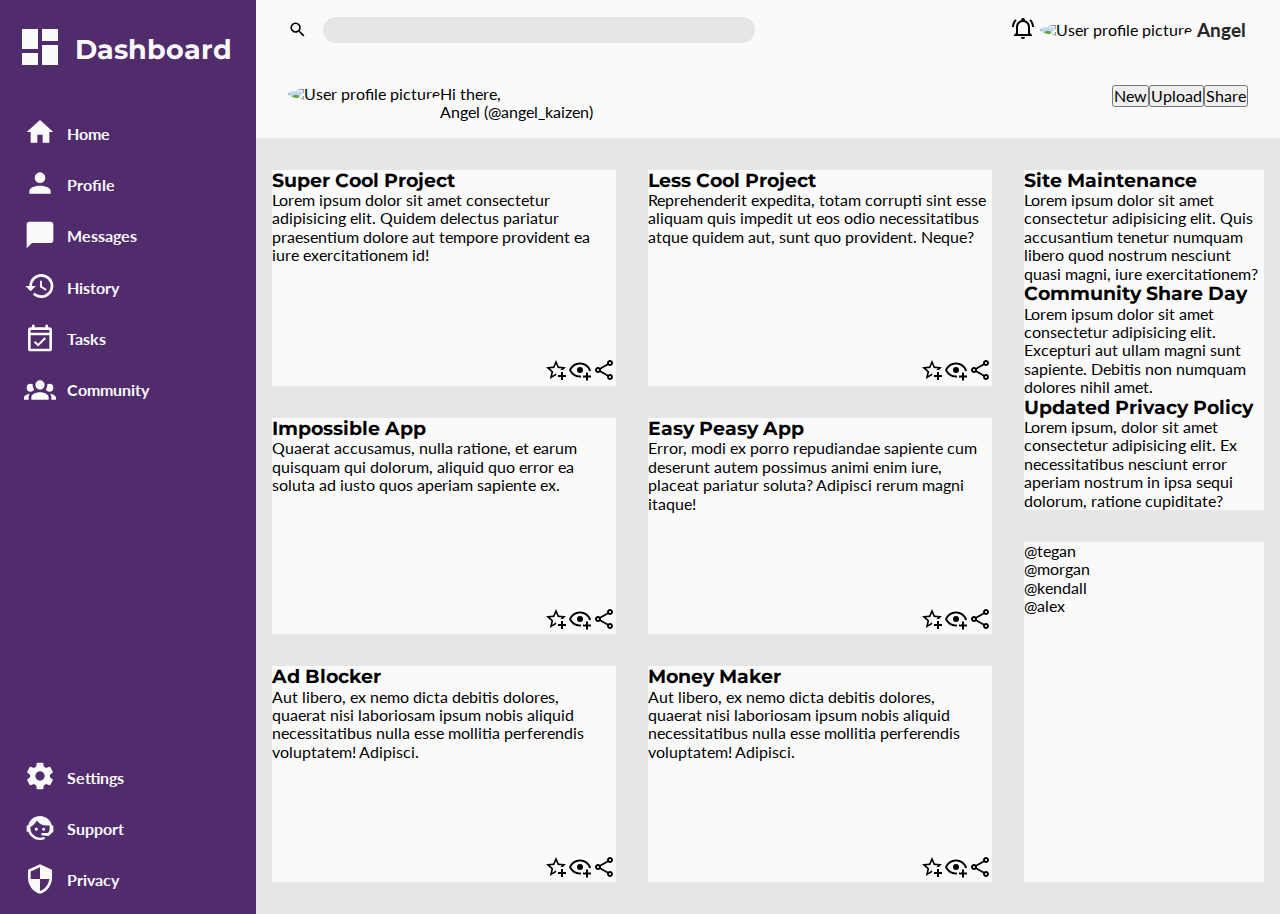
==== commit 1b9741c2: "Finish top-header styles" ====
--- a/index.html
+++ b/index.html
@@ -15,7 +15,7 @@
 					<div class="top-header-left">
 						<li>
 							<label for="search">
-								<svg style="width: 24px; height: 24px" viewBox="0 0 24 24">
+								<svg viewBox="0 0 24 24">
 									<path
 										fill="currentColor"
 										d="M9.5,3A6.5,6.5 0 0,1 16,9.5C16,11.11 15.41,12.59 14.44,13.73L14.71,14H15.5L20.5,19L19,20.5L14,15.5V14.71L13.73,14.44C12.59,15.41 11.11,16 9.5,16A6.5,6.5 0 0,1 3,9.5A6.5,6.5 0 0,1 9.5,3M9.5,5C7,5 5,7 5,9.5C5,12 7,14 9.5,14C12,14 14,12 14,9.5C14,7 12,5 9.5,5Z"
@@ -42,7 +42,7 @@
 								class="profile-picture"
 							/>
 						</li>
-						<li>Angel</li>
+						<li class="user-name">Angel</li>
 					</div>
 				</ul>
 			</div>
--- a/style.css
+++ b/style.css
@@ -17,6 +17,7 @@
 	--bg-color-primary: hsl(0, 0%, 98%);
 	--bg-color-secondary: hsl(0, 0%, 90%);
 	--favorite: hsl(50, 100%, 50%);
+	--primary-font-color: hsl(0, 0%, 15%);
 }
 
 body {
@@ -126,18 +127,44 @@
 	grid-template-columns: 3fr 1fr;
 }
 
+.top-header-left {
+	display: flex;
+	align-items: center;
+}
+
 .top-header-left li {
-	display: flex;
+	flex: 1;
+	display: flex;
+	align-items: center;
 }
 
 .top-header-left #search {
 	flex: 0 1 60%;
+	margin-left: 1rem;
 	outline: none;
+	border-radius: 9999999px;
+	border: none;
+	padding: 4px;
+	padding-left: 1rem;
+	background-color: var(--bg-color-secondary);
+}
+
+.top-header-left label {
+	position: relative;
+	top: 2px;
+	width: 1.2rem;
 }
 
 .top-header-right {
-	justify-self: end;
-	display: flex;
+	display: flex;
+	justify-content: space-around;
+	align-items: center;
+}
+
+.user-name {
+	font-size: 1.2rem;
+	font-weight: bold;
+	color: var(--primary-font-color);
 }
 
 /* *************** */
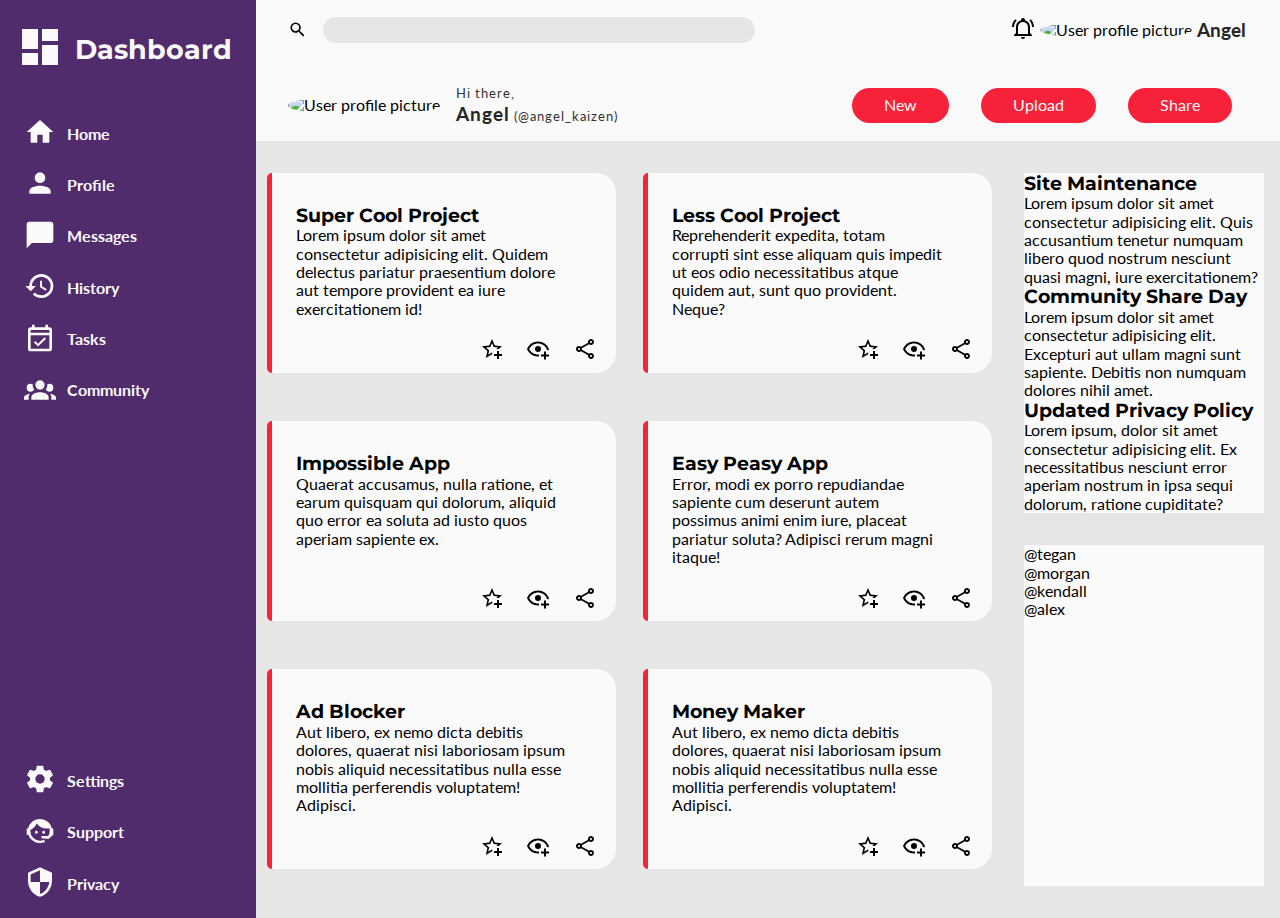
==== commit a3f60693: "Finish project cards styles" ====
--- a/index.html
+++ b/index.html
@@ -59,7 +59,7 @@
 						<li>
 							<div class="display-greeting">
 								<p>Hi there,</p>
-								<p>Angel (@angel_kaizen)</p>
+								<p><span class="user-name">Angel</span> (@angel_kaizen)</p>
 							</div>
 						</li>
 					</div>
--- a/style.css
+++ b/style.css
@@ -12,12 +12,16 @@
 
 :root {
 	--primary-color: hsl(274, 42%, 30%);
-	--secondary-color: hsl(353, 93%, 63%);
+	--cta-color: hsl(353, 93%, 55%);
+	--cta-color-hover: hsl(353, 93%, 50%);
+	--cta-color-active: hsl(353, 93%, 63%);
 	--cta-action-color: hsl(185, 100%, 42%);
 	--bg-color-primary: hsl(0, 0%, 98%);
 	--bg-color-secondary: hsl(0, 0%, 90%);
 	--favorite: hsl(50, 100%, 50%);
 	--primary-font-color: hsl(0, 0%, 15%);
+	--secondary-font-color: hsl(0, 0%, 20%);
+	--btn-color: hsl(185, 100%, 40%);
 }
 
 body {
@@ -181,11 +185,44 @@
 
 .user-info {
 	display: flex;
+	align-items: center;
+}
+
+.display-greeting {
+	margin-left: 1rem;
+}
+
+.display-greeting > p {
+	font-size: 0.8rem;
+	color: var(--secondary-font-color);
+	letter-spacing: 1px;
+	line-height: 1.2;
 }
 
 .buttons {
 	justify-self: end;
 	display: flex;
+	align-items: center;
+}
+
+.button {
+	border: none;
+	padding: 0.5rem 2rem;
+	margin: 0 1rem;
+	border-radius: 20px;
+	background-color: var(--cta-color);
+	color: var(--bg-color-primary);
+}
+
+/* Header Pseudo Classes */
+
+.button:hover {
+	background-color: var(--cta-color-hover);
+	cursor: pointer;
+}
+
+.button:active {
+	background-color: var(--cta-color-active);
 }
 
 /* Main */
@@ -206,7 +243,7 @@
 	grid-area: projects;
 	display: grid;
 	gap: 2rem;
-	grid-template-columns: repeat(auto-fit, minmax(250px, 1fr));
+	grid-template-columns: repeat(auto-fit, minmax(300px, 1fr));
 }
 
 /* Cards */
@@ -214,13 +251,49 @@
 .card {
 	background-color: var(--bg-color-primary);
 	display: flex;
+	height: 200px;
 	flex-direction: column;
 	justify-content: space-between;
+	border-top-right-radius: 20px;
+	border-bottom-right-radius: 20px;
+	position: relative;
+}
+
+.card-content {
+	margin: 2rem 3rem 0 1.5rem;
 }
 
 .card-btns {
 	align-self: flex-end;
 	display: flex;
+	margin-bottom: 0.5rem;
+}
+
+.card-btns li {
+	margin: 0 0.7rem;
+}
+
+.card-btns li svg:hover,
+.top-header-right li svg:hover {
+	color: var(--secondary-font-color);
+	cursor: pointer;
+}
+
+.card-btns:last-child {
+	margin-right: 0.5rem;
+}
+
+/* Cards Pseudo Elements */
+
+.card::before {
+	content: "";
+	position: absolute;
+	top: 0;
+	left: -5px;
+	height: 100%;
+	border-left: 5px solid var(--cta-color);
+	border-top-left-radius: 20px;
+	border-bottom-left-radius: 20px;
 }
 
 .announcements {
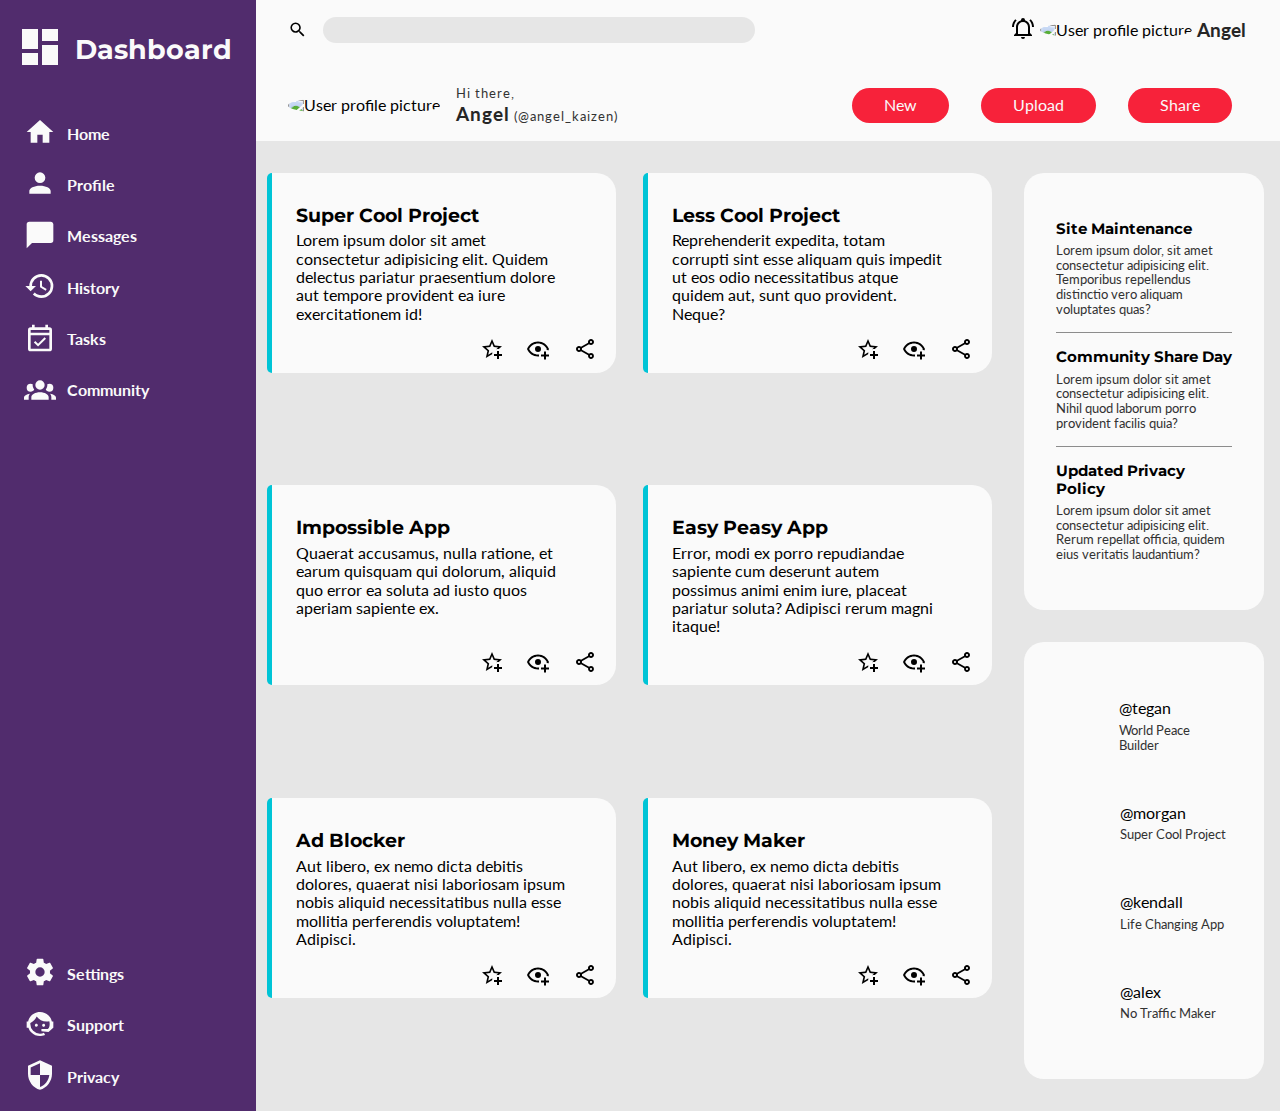
==== commit 751ed3fb: "Add styles for announcements and trending section" ====
--- a/index.html
+++ b/index.html
@@ -420,34 +420,73 @@
 					<li>
 						<h3>Site Maintenance</h3>
 						<p>
-							Lorem ipsum dolor sit amet consectetur adipisicing elit. Quis
-							accusantium tenetur numquam libero quod nostrum nesciunt quasi
-							magni, iure exercitationem?
+							Lorem ipsum dolor, sit amet consectetur adipisicing elit.
+							Temporibus repellendus distinctio vero aliquam voluptates quas?
 						</p>
 					</li>
 					<li>
 						<h3>Community Share Day</h3>
 						<p>
-							Lorem ipsum dolor sit amet consectetur adipisicing elit. Excepturi
-							aut ullam magni sunt sapiente. Debitis non numquam dolores nihil
-							amet.
+							Lorem ipsum dolor sit amet consectetur adipisicing elit. Nihil
+							quod laborum porro provident facilis quia?
 						</p>
 					</li>
 					<li>
 						<h3>Updated Privacy Policy</h3>
-						Lorem ipsum, dolor sit amet consectetur adipisicing elit. Ex
-						necessitatibus nesciunt error aperiam nostrum in ipsa sequi dolorum,
-						ratione cupiditate?
+						<p>
+							Lorem ipsum dolor sit amet consectetur adipisicing elit. Rerum
+							repellat officia, quidem eius veritatis laudantium?
+						</p>
 					</li>
 				</ul>
 			</div>
 			<div class="trending">
 				<!-- <h2>Trending</h2> -->
 				<ul>
-					<li>@tegan</li>
-					<li>@morgan</li>
-					<li>@kendall</li>
-					<li>@alex</li>
+					<li class="trending-profile">
+						<img
+							src="https://images.freeimages.com/images/large-previews/971/basic-shape-avatar-1632968.jpg"
+							alt=""
+							class="profile-picture"
+						/>
+						<div class="prof-bio">
+							<a href="#" class="profile-link">@tegan</a>
+							<p>World Peace Builder</p>
+						</div>
+					</li>
+					<li class="trending-profile">
+						<img
+							src="https://images.freeimages.com/images/large-previews/7e8/man-avatar-1632965.jpg"
+							alt=""
+							class="profile-picture"
+						/>
+						<div class="prof-bio">
+							<a href="#" class="profile-link">@morgan</a>
+							<p>Super Cool Project</p>
+						</div>
+					</li>
+					<li class="trending-profile">
+						<img
+							src="https://images.freeimages.com/images/large-previews/d66/woman-avatar-1632963.jpg"
+							alt=""
+							class="profile-picture"
+						/>
+						<div class="prof-bio">
+							<a href="#" class="profile-link">@kendall</a>
+							<p>Life Changing App</p>
+						</div>
+					</li>
+					<li class="trending-profile">
+						<img
+							src="https://images.freeimages.com/images/large-previews/d1f/lady-avatar-1632967.jpg"
+							alt=""
+							class="profile-picture"
+						/>
+						<div class="prof-bio">
+							<a href="#" class="profile-link">@alex</a>
+							<p>No Traffic Maker</p>
+						</div>
+					</li>
 				</ul>
 			</div>
 		</main>
--- a/style.css
+++ b/style.css
@@ -15,13 +15,12 @@
 	--cta-color: hsl(353, 93%, 55%);
 	--cta-color-hover: hsl(353, 93%, 50%);
 	--cta-color-active: hsl(353, 93%, 63%);
-	--cta-action-color: hsl(185, 100%, 42%);
+	--bar-card-color: hsl(185, 100%, 42%);
 	--bg-color-primary: hsl(0, 0%, 98%);
 	--bg-color-secondary: hsl(0, 0%, 90%);
 	--favorite: hsl(50, 100%, 50%);
 	--primary-font-color: hsl(0, 0%, 15%);
 	--secondary-font-color: hsl(0, 0%, 20%);
-	--btn-color: hsl(185, 100%, 40%);
 }
 
 body {
@@ -263,6 +262,10 @@
 	margin: 2rem 3rem 0 1.5rem;
 }
 
+.card-content p {
+	margin-top: 5px;
+}
+
 .card-btns {
 	align-self: flex-end;
 	display: flex;
@@ -272,6 +275,8 @@
 .card-btns li {
 	margin: 0 0.7rem;
 }
+
+/* Cards Pseudo Classes */
 
 .card-btns li svg:hover,
 .top-header-right li svg:hover {
@@ -291,17 +296,70 @@
 	top: 0;
 	left: -5px;
 	height: 100%;
-	border-left: 5px solid var(--cta-color);
+	border-left: 5px solid var(--bar-card-color);
 	border-top-left-radius: 20px;
 	border-bottom-left-radius: 20px;
 }
+
+/* Announcements */
 
 .announcements {
 	grid-area: announcements;
 	background-color: var(--bg-color-primary);
-}
+	display: flex;
+	justify-content: center;
+	align-items: center;
+	font-size: 0.8rem;
+	padding: 2rem;
+	border-radius: 20px;
+}
+
+.announcements li {
+	padding: 1rem 0;
+}
+
+.announcements p {
+	margin-top: 5px;
+	color: var(--secondary-font-color);
+}
+
+.announcements li:nth-child(2) {
+	border-top: 1px solid hsl(0, 0%, 55%);
+	border-bottom: 1px solid hsl(0, 0%, 55%);
+}
+
+/* Trending */
 
 .trending {
 	grid-area: trending;
 	background-color: var(--bg-color-primary);
-}
+	border-radius: 20px;
+	padding: 2rem;
+}
+
+.trending ul {
+	height: 100%;
+	display: flex;
+	flex-direction: column;
+	justify-content: space-around;
+}
+
+.trending li {
+	display: flex;
+	align-items: center;
+}
+
+.prof-bio {
+	margin-left: 1rem;
+}
+
+.prof-bio p {
+	font-size: 0.8rem;
+	color: var(--secondary-font-color);
+	margin-top: 5px;
+}
+
+.profile-link {
+	text-decoration: none;
+	color: inherit;
+}
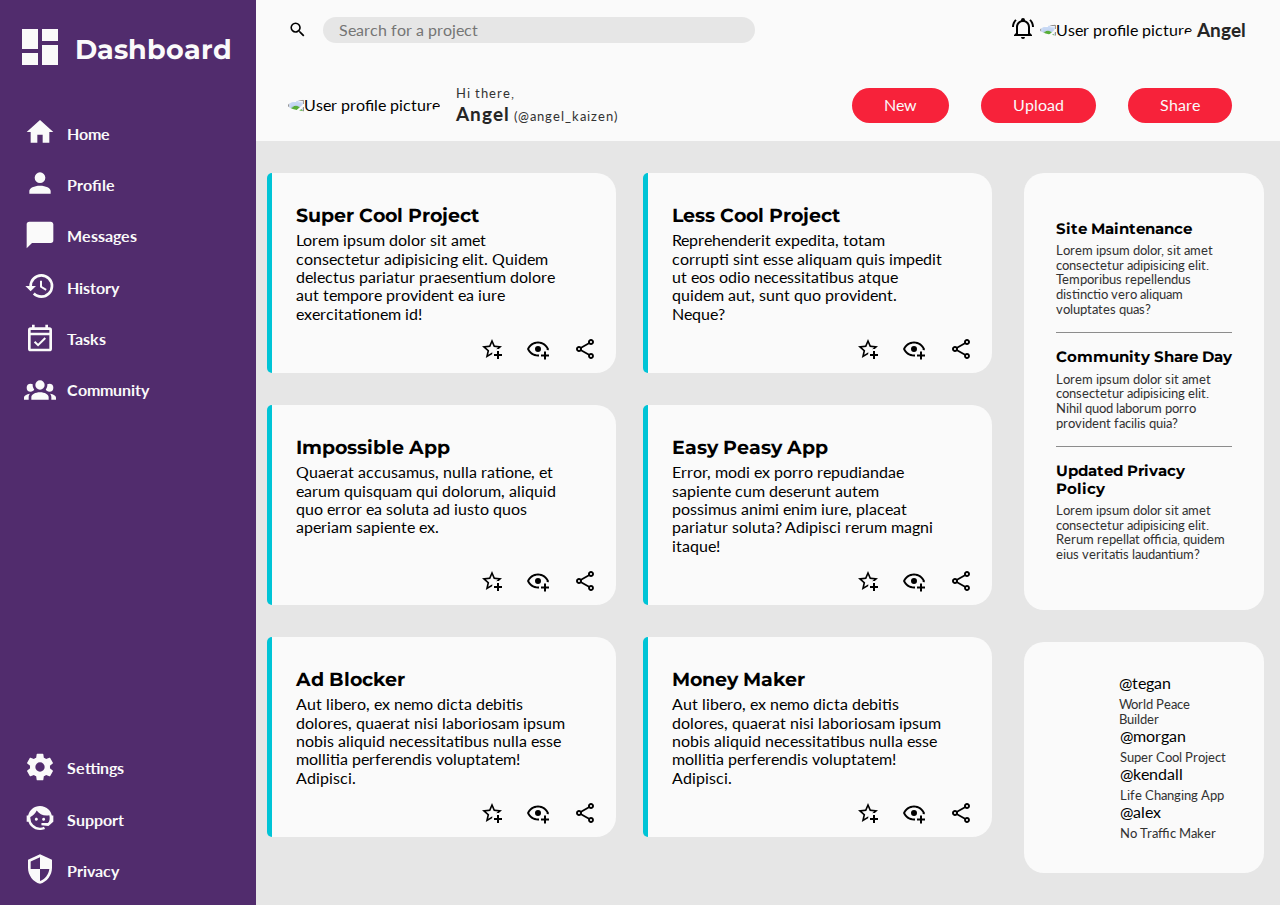
==== commit 6031b517: "Deploy dashboard v1.0" ====
--- a/index.html
+++ b/index.html
@@ -22,7 +22,12 @@
 									/>
 								</svg>
 							</label>
-							<input type="search" name="search" id="search" />
+							<input
+								type="search"
+								name="search"
+								id="search"
+								placeholder="Search for a project"
+							/>
 						</li>
 					</div>
 
--- a/style.css
+++ b/style.css
@@ -232,7 +232,6 @@
 	gap: 2rem;
 	margin: 2rem 1rem;
 	grid-template-columns: 3fr 1fr;
-	grid-template-rows: 1fr 1fr;
 	grid-template-areas:
 		"projects announcements"
 		"projects trending";
@@ -243,6 +242,8 @@
 	display: grid;
 	gap: 2rem;
 	grid-template-columns: repeat(auto-fit, minmax(300px, 1fr));
+	grid-template-rows: 200px;
+	grid-auto-rows: 200px;
 }
 
 /* Cards */
